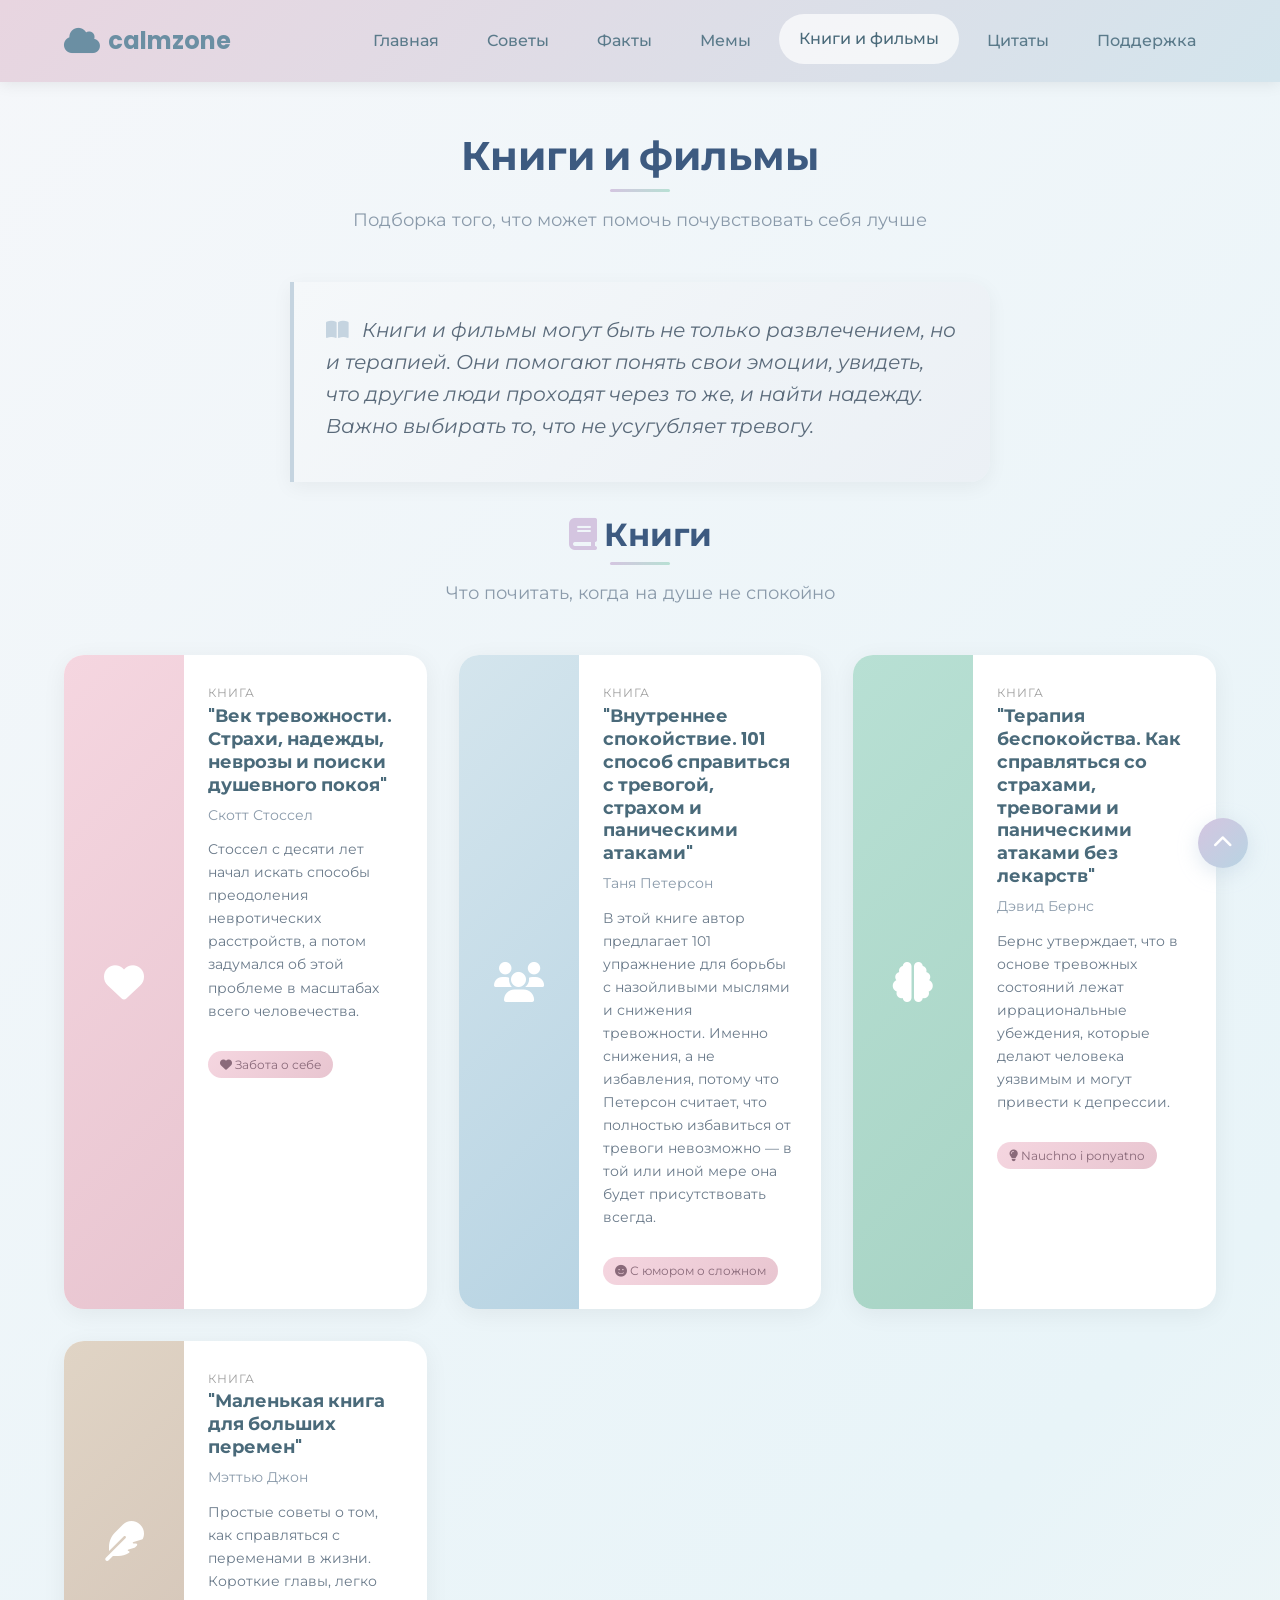
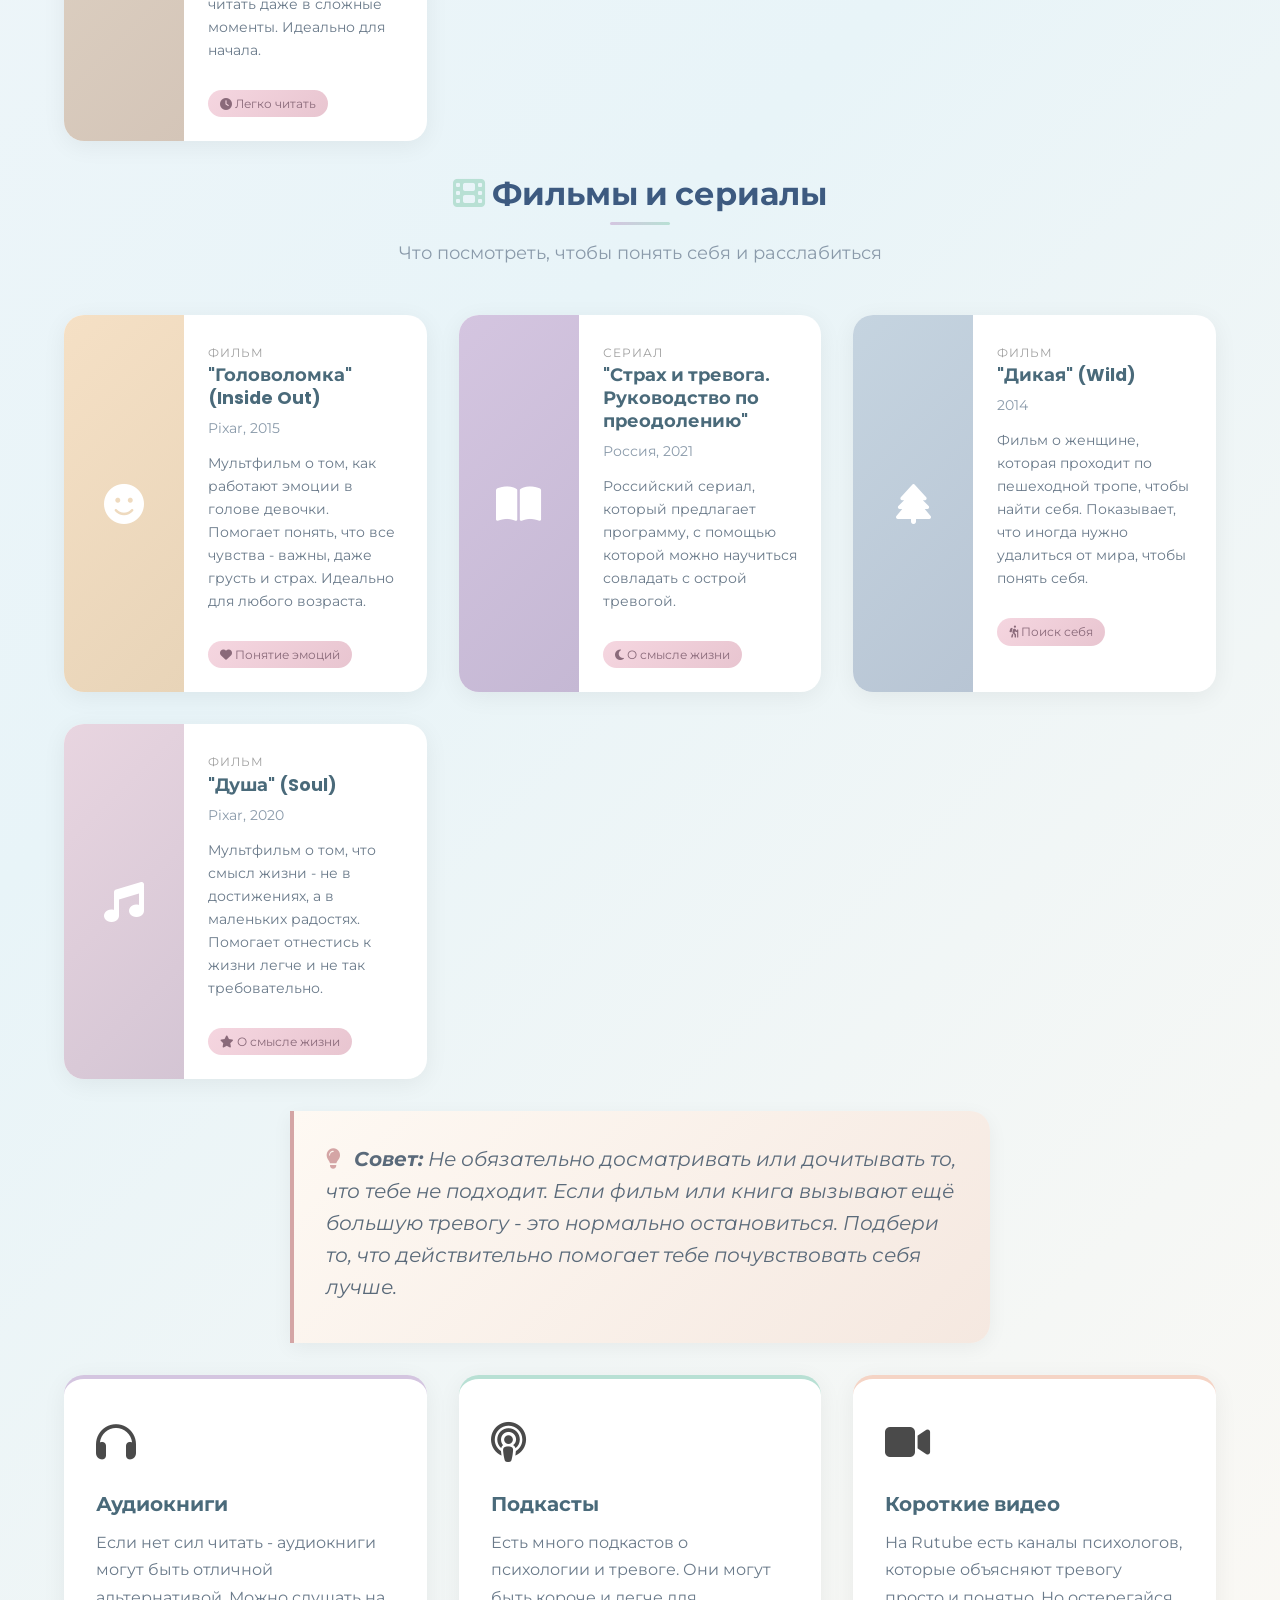
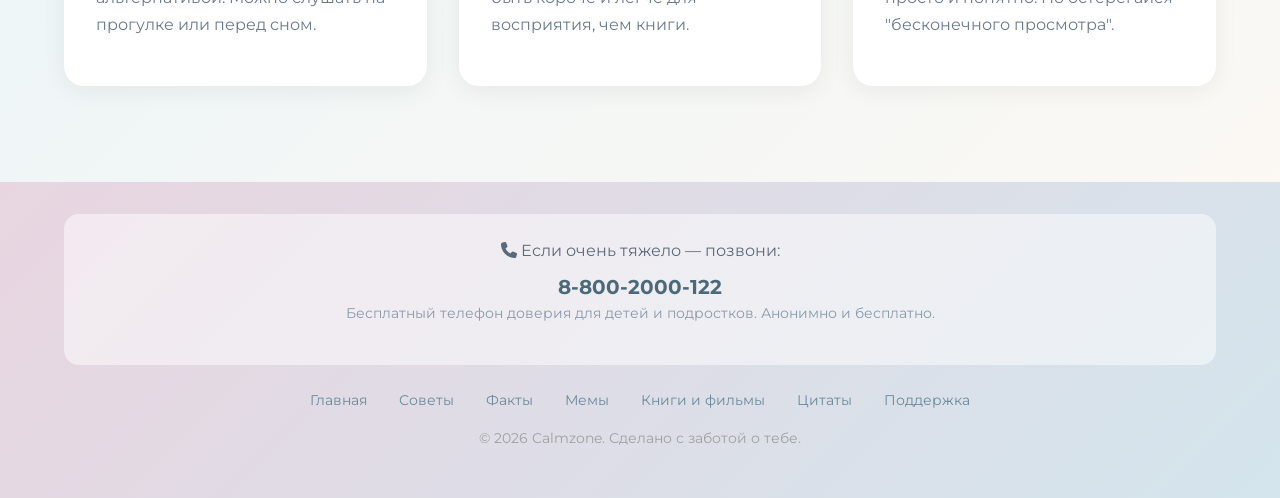
==== books.html @ a6fbfaf5 "first commit" ====
<!DOCTYPE html>
<html lang="ru">
<head>
  <meta charset="UTF-8">
  <meta name="viewport" content="width=device-width, initial-scale=1.0">
  <meta name="description" content="Рекомендации книг и фильмов для снижения тревожности - подборка того, что стоит почитать и посмотреть.">
  <title>Книги и фильмы — Calmzone</title>
  
  <!-- Favicon -->
  <link rel="icon" type="image/svg+xml" href="data:image/svg+xml,<svg xmlns='http://www.w3.org/2000/svg' viewBox='0 0 100 100'><text y='.9em' font-size='90'>cloud</text></svg>">
  
  <!-- Google Fonts -->
  <link rel="preconnect" href="https://fonts.googleapis.com">
  <link rel="preconnect" href="https://fonts.gstatic.com" crossorigin>
  <link href="https://fonts.googleapis.com/css2?family=Montserrat:wght@400;500;600;700&family=Open+Sans:wght@400;600&family=Poppins:wght@500;600;700&display=swap" rel="stylesheet">
  
  <!-- Font Awesome Icons -->
  <link rel="stylesheet" href="https://cdnjs.cloudflare.com/ajax/libs/font-awesome/6.4.0/css/all.min.css">
  
  <!-- Main Stylesheet -->
  <link rel="stylesheet" href="style.css">
</head>
<body>
  <!-- Header -->
  <header class="header">
    <div class="container">
      <a href="index.html" class="logo">
        <span class="logo-icon"><i class="fas fa-cloud"></i></span>
        <span>calmzone</span>
      </a>
      
      <!-- Mobile Menu Toggle -->
      <input type="checkbox" id="menu-toggle" class="menu-toggle">
      <label for="menu-toggle" class="menu-icon">
        <span></span>
        <span></span>
        <span></span>
      </label>
      
      <!-- Navigation -->
      <nav class="nav">
        <ul class="nav-list">
          <li><a href="index.html" class="nav-link">Главная</a></li>
          <li><a href="tips.html" class="nav-link">Советы</a></li>
          <li><a href="facts.html" class="nav-link">Факты</a></li>
          <li><a href="memes.html" class="nav-link">Мемы</a></li>
          <li><a href="books.html" class="nav-link active">Книги и фильмы</a></li>
          <li><a href="quotes.html" class="nav-link">Цитаты</a></li>
          <li><a href="contacts.html" class="nav-link">Поддержка</a></li>
        </ul>
      </nav>
    </div>
  </header>

  <!-- Main Content -->
  <main class="main">
    <div class="container">
      <!-- Page Header -->
      <div class="section-header">
        <h1 class="section-title">Книги и фильмы</h1>
        <p class="section-subtitle">Подборка того, что может помочь почувствовать себя лучше</p>
      </div>

      <!-- Introduction -->
      <div class="quote-block fade-in" style="background: linear-gradient(135deg, #f5f8fa 0%, #ebf0f5 100%); border-left-color: #c5d4e0;">
        <p class="quote-text">
          <i class="fas fa-book-open" style="color: #c5d4e0; margin-right: 0.5rem;"></i>
          Книги и фильмы могут быть не только развлечением, но и терапией. Они помогают понять свои эмоции, увидеть, что другие люди проходят через то же, и найти надежду. Важно выбирать то, что не усугубляет тревогу.
        </p>
      </div>

      <!-- Books Section -->
      <div class="section-header mt-4">
        <h2 class="section-title"><i class="fas fa-book" style="color: #d4c5e0;"></i> Книги</h2>
        <p class="section-subtitle">Что почитать, когда на душе не спокойно</p>
      </div>

      <div class="media-grid">
        
        <!-- Book 1 -->
        <article class="media-card fade-in" style="animation-delay: 0.1s;">
          <div class="media-cover" style="background: linear-gradient(135deg, #f5d6e0 0%, #e8c5d0 100%);">
            <i class="fas fa-heart"></i>
          </div>
          <div class="media-info">
            <span class="media-type">Книга</span>
            <h3 class="media-title">"Век тревожности. Страхи, надежды, неврозы и поиски душевного покоя"</h3>
            <p class="media-author">Скотт Стоссел</p>
            <p class="media-description">
              Стоссел с десяти лет начал искать способы преодоления невротических расстройств, а потом задумался об этой проблеме в масштабах всего человечества. 
            </p>
            <span class="media-badge"><i class="fas fa-heart"></i> Забота о себе</span>
          </div>
        </article>

        <!-- Book 2 -->
        <article class="media-card fade-in" style="animation-delay: 0.2s;">
          <div class="media-cover" style="background: linear-gradient(135deg, #d4e5ed 0%, #b8d4e3 100%);">
            <i class="fas fa-users"></i>
          </div>
          <div class="media-info">
            <span class="media-type">Книга</span>
            <h3 class="media-title">"Внутреннее спокойствие. 101 способ справиться с тревогой, страхом и паническими атаками"</h3>
            <p class="media-author">Таня Петерсон</p>
            <p class="media-description">
             В этой книге автор предлагает 101 упражнение для борьбы с назойливыми мыслями и снижения тревожности. Именно снижения, а не избавления, потому что Петерсон считает, что полностью избавиться от тревоги невозможно — в той или иной мере она будет присутствовать всегда.
            </p>
            <span class="media-badge"><i class="fas fa-smile"></i> С юмором о сложном</span>
          </div>
        </article>

        <!-- Book 3 -->
        <article class="media-card fade-in" style="animation-delay: 0.3s;">
          <div class="media-cover" style="background: linear-gradient(135deg, #b8e0d4 0%, #a8d4c5 100%);">
            <i class="fas fa-brain"></i>
          </div>
          <div class="media-info">
            <span class="media-type">Книга</span>
            <h3 class="media-title">"Терапия беспокойства. Как справляться со страхами, тревогами и паническими атаками без лекарств"</h3>
            <p class="media-author">Дэвид Бернс</p>
            <p class="media-description">
              Бернс утверждает, что в основе тревожных состояний лежат иррациональные убеждения, которые делают человека уязвимым и могут привести к депрессии.
            </p>
            <span class="media-badge"><i class="fas fa-lightbulb"></i> Nauchno i ponyatno</span>
          </div>
        </article>

        <!-- Book 4 -->
        <article class="media-card fade-in" style="animation-delay: 0.4s;">
          <div class="media-cover" style="background: linear-gradient(135deg, #e0d4c5 0%, #d4c5b8 100%);">
            <i class="fas fa-feather"></i>
          </div>
          <div class="media-info">
            <span class="media-type">Книга</span>
            <h3 class="media-title">"Маленькая книга для больших перемен"</h3>
            <p class="media-author">Мэттью Джон</p>
            <p class="media-description">
              Простые советы о том, как справляться с переменами в жизни. Короткие главы, легко читать даже в сложные моменты. Идеально для начала.
            </p>
            <span class="media-badge"><i class="fas fa-clock"></i> Легко читать</span>
          </div>
        </article>

      </div>

      <!-- Movies Section -->
      <div class="section-header mt-4">
        <h2 class="section-title"><i class="fas fa-film" style="color: #b8e0d4;"></i> Фильмы и сериалы</h2>
        <p class="section-subtitle">Что посмотреть, чтобы понять себя и расслабиться</p>
      </div>

      <div class="media-grid">
        
        <!-- Movie 1 -->
        <article class="media-card fade-in" style="animation-delay: 0.5s;">
          <div class="media-cover" style="background: linear-gradient(135deg, #f5e0c5 0%, #e8d4b8 100%);">
            <i class="fas fa-face-smile"></i>
          </div>
          <div class="media-info">
            <span class="media-type">Фильм</span>
            <h3 class="media-title">"Головоломка" (Inside Out)</h3>
            <p class="media-author">Pixar, 2015</p>
            <p class="media-description">
              Мультфильм о том, как работают эмоции в голове девочки. Помогает понять, что все чувства - важны, даже грусть и страх. Идеально для любого возраста.
            </p>
            <span class="media-badge"><i class="fas fa-heart"></i> Понятие эмоций</span>
          </div>
        </article>

        <!-- Movie 2 -->
        <article class="media-card fade-in" style="animation-delay: 0.6s;">
          <div class="media-cover" style="background: linear-gradient(135deg, #d4c5e0 0%, #c5b8d4 100%);">
            <i class="fas fa-book-open"></i>
          </div>
          <div class="media-info">
            <span class="media-type">Сериал</span>
            <h3 class="media-title">"Страх и тревога. Руководство по преодолению"</h3>
            <p class="media-author">Россия, 2021</p>
            <p class="media-description">
              Российский сериал, который предлагает программу, с помощью которой можно научиться совладать с острой тревогой. 
            </p>
            <span class="media-badge"><i class="fas fa-moon"></i> О смысле жизни</span>
          </div>
        </article>

        <!-- Movie 3 -->
        <article class="media-card fade-in" style="animation-delay: 0.7s;">
          <div class="media-cover" style="background: linear-gradient(135deg, #c5d4e0 0%, #b8c5d4 100%);">
            <i class="fas fa-tree"></i>
          </div>
          <div class="media-info">
            <span class="media-type">Фильм</span>
            <h3 class="media-title">"Дикая" (Wild)</h3>
            <p class="media-author">2014</p>
            <p class="media-description">
              Фильм о женщине, которая проходит по пешеходной тропе, чтобы найти себя. Показывает, что иногда нужно удалиться от мира, чтобы понять себя.
            </p>
            <span class="media-badge"><i class="fas fa-hiking"></i> Поиск себя</span>
          </div>
        </article>

        <!-- Movie 4 -->
        <article class="media-card fade-in" style="animation-delay: 0.8s;">
          <div class="media-cover" style="background: linear-gradient(135deg, #e8d5e0 0%, #d4c5d4 100%);">
            <i class="fas fa-music"></i>
          </div>
          <div class="media-info">
            <span class="media-type">Фильм</span>
            <h3 class="media-title">"Душа" (Soul)</h3>
            <p class="media-author">Pixar, 2020</p>
            <p class="media-description">
              Мультфильм о том, что смысл жизни - не в достижениях, а в маленьких радостях. Помогает отнестись к жизни легче и не так требовательно.
            </p>
            <span class="media-badge"><i class="fas fa-star"></i> О смысле жизни</span>
          </div>
        </article>

      </div>

      <!-- Tips for watching/reading -->
      <div class="quote-block mt-4 fade-in" style="animation-delay: 0.9s;">
        <p class="quote-text">
          <i class="fas fa-lightbulb" style="color: #d4a5a5; margin-right: 0.5rem;"></i>
          <strong>Совет:</strong> Не обязательно досматривать или дочитывать то, что тебе не подходит. Если фильм или книга вызывают ещё большую тревогу - это нормально остановиться. Подбери то, что действительно помогает тебе почувствовать себя лучше.
        </p>
      </div>

      <!-- Additional Resources -->
      <div class="cards-grid mt-4">
        
        <article class="card card-lavender fade-in" style="animation-delay: 1s;">
          <div class="card-icon"><i class="fas fa-headphones"></i></div>
          <h3 class="card-title">Аудиокниги</h3>
          <p class="card-text">
            Если нет сил читать - аудиокниги могут быть отличной альтернативой. Можно слушать на прогулке или перед сном.
          </p>
        </article>

        <article class="card card-mint fade-in" style="animation-delay: 1.1s;">
          <div class="card-icon"><i class="fas fa-podcast"></i></div>
          <h3 class="card-title">Подкасты</h3>
          <p class="card-text">
            Есть много подкастов о психологии и тревоге. Они могут быть короче и легче для восприятия, чем книги.
          </p>
        </article>

        <article class="card card-peach fade-in" style="animation-delay: 1.2s;">
          <div class="card-icon"><i class="fas fa-video"></i></div>
          <h3 class="card-title">Короткие видео</h3>
          <p class="card-text">
            На Rutube есть каналы психологов, которые объясняют тревогу просто и понятно. Но остерегайся "бесконечного просмотра".
          </p>
        </article>

      </div>
    </div>
  </main>

  <!-- Footer -->
  <footer class="footer">
    <div class="container">
      <div class="footer-content">
        <!-- Help Section -->
        <div class="footer-help">
          <p class="footer-help-title"><i class="fas fa-phone"></i> Если очень тяжело — позвони:</p>
          <a href="tel:88002000122" class="footer-help-phone">8-800-2000-122</a>
          <p class="footer-help-text">Бесплатный телефон доверия для детей и подростков. Анонимно и бесплатно.</p>
        </div>
        
        <!-- Footer Links -->
        <div class="footer-links">
          <a href="index.html" class="footer-link">Главная</a>
          <a href="tips.html" class="footer-link">Советы</a>
          <a href="facts.html" class="footer-link">Факты</a>
          <a href="memes.html" class="footer-link">Мемы</a>
          <a href="books.html" class="footer-link">Книги и фильмы</a>
          <a href="quotes.html" class="footer-link">Цитаты</a>
          <a href="contacts.html" class="footer-link">Поддержка</a>
        </div>
        
        <p class="footer-copyright">&copy; 2026 Calmzone. Сделано с заботой о тебе.</p>
      </div>
    </div>
  </footer>

  <!-- Back to Top Button -->
  <a href="#" class="back-to-top" title="Наверх">
    <i class="fas fa-chevron-up"></i>
  </a>
</body>
</html>
---- style.css ----
/* ============================================
   Relax Site - Styles for Anxiety Relief
   calm, modern, supportive design for teens
   ============================================ */

/* === Reset & Normalize === */
*,
*::before,
*::after {
  box-sizing: border-box;
  margin: 0;
  padding: 0;
}

html {
  scroll-behavior: smooth;
  font-size: 16px;
}

body {
  font-family: 'Montserrat', 'Open Sans', sans-serif;
  line-height: 1.6;
  color: #4a4a4a;
  background: linear-gradient(135deg, #f5f7fa 0%, #e8f4f8 50%, #fef9f3 100%);
  min-height: 100vh;
  overflow-x: hidden;
}

/* === Typography === */
h1, h2, h3, h4 {
  font-family: 'Poppins', 'Montserrat', sans-serif;
  font-weight: 700;
  line-height: 1.3;
  color: #3d5a80;
}

h1 {
  font-size: 2.5rem;
}

h2 {
  font-size: 2rem;
}

h3 {
  font-size: 1.5rem;
}

p {
  margin-bottom: 1rem;
}

a {
  color: #7b9eb8;
  text-decoration: none;
  transition: color 0.3s ease;
}

a:hover {
  color: #5c7a99;
}

/* === Layout === */
.container {
  max-width: 1200px;
  margin: 0 auto;
  padding: 0 1.5rem;
}

/* === Animations === */
@keyframes fadeIn {
  from {
    opacity: 0;
    transform: translateY(20px);
  }
  to {
    opacity: 1;
    transform: translateY(0);
  }
}

@keyframes float {
  0%, 100% {
    transform: translateY(0);
  }
  50% {
    transform: translateY(-10px);
  }
}

@keyframes pulse {
  0%, 100% {
    transform: scale(1);
  }
  50% {
    transform: scale(1.05);
  }
}

@keyframes breathe {
  0%, 100% {
    transform: scale(1);
    opacity: 0.7;
  }
  50% {
    transform: scale(1.1);
    opacity: 1;
  }
}

.fade-in {
  animation: fadeIn 0.8s ease-out forwards;
}

.fade-in-delay-1 {
  animation: fadeIn 0.8s ease-out 0.2s forwards;
  opacity: 0;
}

.fade-in-delay-2 {
  animation: fadeIn 0.8s ease-out 0.4s forwards;
  opacity: 0;
}

.fade-in-delay-3 {
  animation: fadeIn 0.8s ease-out 0.6s forwards;
  opacity: 0;
}

/* === Header & Navigation === */
.header {
  background: linear-gradient(135deg, #e8d5e0 0%, #d4e5ed 100%);
  padding: 1rem 0;
  position: sticky;
  top: 0;
  z-index: 1000;
  box-shadow: 0 2px 15px rgba(0, 0, 0, 0.08);
}

.header .container {
  display: flex;
  justify-content: space-between;
  align-items: center;
}

.logo {
  display: flex;
  align-items: center;
  gap: 0.5rem;
  font-family: 'Poppins', sans-serif;
  font-size: 1.5rem;
  font-weight: 700;
  color: #6b8fa3;
}

.logo-icon {
  font-size: 1.8rem;
  animation: float 3s ease-in-out infinite;
}

/* Mobile menu toggle (CSS-only hamburger) */
.menu-toggle {
  display: none;
}

.menu-icon {
  display: none;
  flex-direction: column;
  cursor: pointer;
  padding: 0.5rem;
}

.menu-icon span {
  width: 25px;
  height: 3px;
  background: #6b8fa3;
  margin: 3px 0;
  border-radius: 3px;
  transition: all 0.3s ease;
}

.nav {
  display: flex;
  align-items: center;
}

.nav-list {
  display: flex;
  list-style: none;
  gap: 0.5rem;
}

.nav-link {
  display: block;
  padding: 0.75rem 1.25rem;
  border-radius: 25px;
  font-weight: 500;
  color: #5a7a8a;
  transition: all 0.3s ease;
}

.nav-link:hover,
.nav-link.active {
  background: rgba(255, 255, 255, 0.7);
  color: #4a6a7a;
  transform: translateY(-2px);
}

/* Mobile Navigation */
@media (max-width: 768px) {
  .menu-icon {
    display: flex;
  }

  .nav {
    position: fixed;
    top: 70px;
    left: 0;
    right: 0;
    background: linear-gradient(135deg, #e8d5e0 0%, #d4e5ed 100%);
    padding: 1rem;
    transform: translateY(-150%);
    transition: transform 0.3s ease;
    box-shadow: 0 5px 20px rgba(0, 0, 0, 0.1);
  }

  .nav-list {
    flex-direction: column;
    gap: 0.5rem;
    margin-left: auto;
    margin-right: auto;
  }

  .nav-link {
    padding: 1rem;
    text-align: center;
  }

  .menu-toggle:checked ~ .menu-icon span:nth-child(1) {
    transform: rotate(45deg) translate(5px, 5px);
  }

  .menu-toggle:checked ~ .menu-icon span:nth-child(2) {
    opacity: 0;
  }

  .menu-toggle:checked ~ .menu-icon span:nth-child(3) {
    transform: rotate(-45deg) translate(5px, -5px);
  }

  .menu-toggle:checked ~ .nav {
    transform: translateY(0);
  }
}

/* === Main Content === */
.main {
  padding: 3rem 0;
  min-height: calc(100vh - 200px);
}

/* === Hero Section === */
.hero {
  text-align: center;
  padding: 4rem 0;
  animation: fadeIn 1s ease-out;
}

.hero-title {
  font-size: 3rem;
  margin-bottom: 1rem;
  background: linear-gradient(135deg, #7b9eb8 0%, #a8c5d4 100%);
  -webkit-background-clip: text;
  -webkit-text-fill-color: transparent;
  background-clip: text;
}

.hero-subtitle {
  font-size: 1.25rem;
  color: #6a8a9a;
  margin-bottom: 2rem;
  max-width: 600px;
  margin-left: auto;
  margin-right: auto;
}

/* === Illustration (CSS Art) === */
.illustration {
  width: 200px;
  height: 200px;
  margin: 2rem auto;
  position: relative;
}

.cloud {
  width: 120px;
  height: 60px;
  background: linear-gradient(135deg, #d4e5ed 0%, #b8d4e3 100%);
  border-radius: 60px;
  position: absolute;
  top: 50%;
  left: 50%;
  transform: translate(-50%, -50%);
  animation: float 4s ease-in-out infinite;
  box-shadow: 0 10px 30px rgba(180, 200, 220, 0.4);
}

.cloud::before,
.cloud::after {
  content: '';
  position: absolute;
  background: linear-gradient(135deg, #d4e5ed 0%, #b8d4e3 100%);
  border-radius: 50%;
}

.cloud::before {
  width: 50px;
  height: 50px;
  top: -25px;
  left: 15px;
}

.cloud::after {
  width: 40px;
  height: 40px;
  top: -15px;
  right: 15px;
}

.breathing-circle {
  width: 80px;
  height: 80px;
  background: radial-gradient(circle, #f5d6e0 0%, #e8c5d0 100%);
  border-radius: 50%;
  position: absolute;
  top: 50%;
  left: 50%;
  transform: translate(-50%, -50%);
  animation: breathe 4s ease-in-out infinite;
  opacity: 0.8;
}

/* === Quote Block === */
.quote-block {
  background: linear-gradient(135deg, #fef9f3 0%, #f5e8e0 100%);
  border-left: 4px solid #d4a5a5;
  padding: 2rem;
  margin: 2rem auto;
  max-width: 700px;
  border-radius: 0 20px 20px 0;
  box-shadow: 0 5px 20px rgba(0, 0, 0, 0.05);
  animation: fadeIn 1s ease-out 0.5s backwards;
}

.quote-text {
  font-size: 1.25rem;
  font-style: italic;
  color: #5a6a7a;
  margin-bottom: 0.5rem;
}

.quote-author {
  font-size: 0.9rem;
  color: #8a9aaa;
  text-align: right;
}

/* === Cards === */
.cards-grid {
  display: grid;
  grid-template-columns: repeat(auto-fit, minmax(300px, 1fr));
  gap: 2rem;
  margin-top: 2rem;
}

.card {
  background: white;
  border-radius: 20px;
  padding: 2rem;
  box-shadow: 0 5px 25px rgba(0, 0, 0, 0.06);
  transition: all 0.4s ease;
  animation: fadeIn 0.8s ease-out backwards;
}

.card:hover {
  transform: translateY(-8px);
  box-shadow: 0 15px 40px rgba(0, 0, 0, 0.1);
}

.card-icon {
  font-size: 2.5rem;
  margin-bottom: 1rem;
  display: inline-block;
  animation: pulse 2s ease-in-out infinite;
}

.card-title {
  font-size: 1.25rem;
  margin-bottom: 0.75rem;
  color: #4a6a7a;
}

.card-text {
  color: #6a7a8a;
  line-height: 1.7;
}

/* Card variants */
.card-lavender {
  border-top: 4px solid #d4c5e0;
}

.card-mint {
  border-top: 4px solid #b8e0d4;
}

.card-peach {
  border-top: 4px solid #f5d4c5;
}

.card-blue {
  border-top: 4px solid #c5d4e0;
}

/* === Timeline === */
.timeline {
  position: relative;
  max-width: 800px;
  margin: 2rem auto;
  padding-left: 2rem;
}

.timeline::before {
  content: '';
  position: absolute;
  left: 0;
  top: 0;
  bottom: 0;
  width: 3px;
  background: linear-gradient(to bottom, #d4c5e0, #b8e0d4, #f5d4c5);
  border-radius: 3px;
}

.timeline-item {
  position: relative;
  margin-bottom: 2rem;
  padding-left: 2rem;
  animation: fadeIn 0.8s ease-out backwards;
}

.timeline-item::before {
  content: '';
  position: absolute;
  left: -2rem;
  top: 0.5rem;
  width: 15px;
  height: 15px;
  background: #d4c5e0;
  border-radius: 50%;
  border: 3px solid white;
  box-shadow: 0 2px 10px rgba(0, 0, 0, 0.1);
}

.timeline-item:nth-child(2)::before { background: #b8e0d4; }
.timeline-item:nth-child(3)::before { background: #f5d4c5; }
.timeline-item:nth-child(4)::before { background: #c5d4e0; }
.timeline-item:nth-child(5)::before { background: #e0d4c5; }

.timeline-date {
  font-size: 0.85rem;
  color: #8a9aaa;
  margin-bottom: 0.5rem;
}

.timeline-title {
  font-size: 1.1rem;
  margin-bottom: 0.5rem;
  color: #4a6a7a;
}

.timeline-text {
  color: #6a7a8a;
  font-size: 0.95rem;
}

/* === Meme Gallery === */
.meme-gallery {
  display: grid;
  grid-template-columns: repeat(auto-fit, minmax(280px, 1fr));
  gap: 2rem;
  margin-top: 2rem;
}

.meme-card {
  background: white;
  border-radius: 20px;
  overflow: hidden;
  box-shadow: 0 5px 25px rgba(0, 0, 0, 0.06);
  transition: all 0.4s ease;
  animation: fadeIn 0.8s ease-out backwards;
}

.meme-card:hover {
  transform: translateY(-5px) scale(1.02);
  box-shadow: 0 15px 40px rgba(0, 0, 0, 0.12);
}

.meme-image {
  width: 100%;
  height: 400px;
  background-size: contain;
  background-position: center;
  background-repeat: no-repeat;
  margin-top: 10px;
}

.meme-content {
  padding: 1.5rem;
}

.meme-caption {
  font-size: 1rem;
  color: #5a6a7a;
  margin-bottom: 0.5rem;
  font-weight: 500;
}

.meme-comment {
  font-size: 0.9rem;
  color: #8a9aaa;
  font-style: italic;
}

/* === Books & Movies === */
.media-grid {
  display: grid;
  grid-template-columns: repeat(auto-fit, minmax(320px, 1fr));
  gap: 2rem;
  margin-top: 2rem;
}

.media-card {
  display: flex;
  background: white;
  border-radius: 20px;
  overflow: hidden;
  box-shadow: 0 5px 25px rgba(0, 0, 0, 0.06);
  transition: all 0.4s ease;
  animation: fadeIn 0.8s ease-out backwards;
}

.media-card:hover {
  transform: translateY(-5px);
  box-shadow: 0 15px 40px rgba(0, 0, 0, 0.1);
}

.media-cover {
  width: 120px;
  min-height: 180px;
  background: linear-gradient(135deg, #d4c5e0 0%, #b8d4e3 100%);
  display: flex;
  align-items: center;
  justify-content: center;
  font-size: 2.5rem;
  color: white;
  flex-shrink: 0;
}

.media-info {
  padding: 1.5rem;
  flex-grow: 1;
}

.media-type {
  font-size: 0.75rem;
  text-transform: uppercase;
  letter-spacing: 1px;
  color: #a0a0a0;
  margin-bottom: 0.5rem;
}

.media-title {
  font-size: 1.1rem;
  margin-bottom: 0.5rem;
  color: #4a6a7a;
}

.media-author {
  font-size: 0.85rem;
  color: #8a9aaa;
  margin-bottom: 0.75rem;
}

.media-description {
  font-size: 0.9rem;
  color: #6a7a8a;
  line-height: 1.6;
}

.media-badge {
  display: inline-block;
  background: linear-gradient(135deg, #f5d6e0 0%, #e8c5d0 100%);
  color: #8a6a7a;
  padding: 0.25rem 0.75rem;
  border-radius: 15px;
  font-size: 0.75rem;
  margin-top: 0.75rem;
}

/* === Quotes Page === */
.quotes-grid {
  display: grid;
  grid-template-columns: repeat(auto-fit, minmax(300px, 1fr));
  gap: 1.5rem;
  margin-top: 2rem;
}

.quote-card {
  background: white;
  border-radius: 20px;
  padding: 2rem;
  box-shadow: 0 5px 25px rgba(0, 0, 0, 0.06);
  transition: all 0.4s ease;
  position: relative;
  overflow: hidden;
  animation: fadeIn 0.8s ease-out backwards;
}

.quote-card::before {
  content: '"';
  position: absolute;
  top: -10px;
  left: 10px;
  font-size: 6rem;
  color: rgba(200, 180, 200, 0.2);
  font-family: Georgia, serif;
  line-height: 1;
}

.quote-card:hover {
  transform: translateY(-5px);
  box-shadow: 0 15px 40px rgba(0, 0, 0, 0.1);
}

.quote-card-text {
  font-size: 1.1rem;
  color: #5a6a7a;
  line-height: 1.7;
  margin-bottom: 1rem;
  position: relative;
  z-index: 1;
}

.quote-card-author {
  font-size: 0.9rem;
  color: #a0a0a0;
  text-align: right;
}

/* Quote card color variants */
.quote-card-lavender {
  background: linear-gradient(135deg, #f8f5fa 0%, #f0ebf5 100%);
}

.quote-card-mint {
  background: linear-gradient(135deg, #f5faf8 0%, #ebf5f0 100%);
}

.quote-card-peach {
  background: linear-gradient(135deg, #faf8f5 0%, #f5f0eb 100%);
}

.quote-card-blue {
  background: linear-gradient(135deg, #f5f8fa 0%, #ebf0f5 100%);
}

/* === Section Headers === */
.section-header {
  text-align: center;
  margin-bottom: 3rem;
}

.section-title {
  margin-bottom: 0.5rem;
  position: relative;
  display: inline-block;
}

.section-title::after {
  content: '';
  position: absolute;
  bottom: -10px;
  left: 50%;
  transform: translateX(-50%);
  width: 60px;
  height: 3px;
  background: linear-gradient(90deg, #d4c5e0, #b8e0d4);
  border-radius: 3px;
}

.section-subtitle {
  color: #8a9aaa;
  font-size: 1.1rem;
  margin-top: 1rem;
}

/* === Buttons === */
.btn {
  display: inline-block;
  padding: 0.875rem 2rem;
  border-radius: 30px;
  font-weight: 600;
  font-size: 1rem;
  text-align: center;
  transition: all 0.3s ease;
  cursor: pointer;
  border: none;
}

.btn-primary {
  background: linear-gradient(135deg, #b8d4e3 0%, #d4c5e0 100%);
  color: #4a6a7a;
}

.btn-primary:hover {
  transform: translateY(-3px);
  box-shadow: 0 10px 30px rgba(180, 200, 220, 0.4);
  color: #3a5a6a;
}

.btn-secondary {
  background: white;
  color: #6a8a9a;
  border: 2px solid #d4e5ed;
}

.btn-secondary:hover {
  background: #f5f8fa;
  border-color: #b8d4e3;
  transform: translateY(-2px);
}

/* === Back to Top Button === */
.back-to-top {
  position: fixed;
  bottom: 2rem;
  right: 2rem;
  width: 50px;
  height: 50px;
  background: linear-gradient(135deg, #d4c5e0 0%, #b8d4e3 100%);
  border-radius: 50%;
  display: flex;
  align-items: center;
  justify-content: center;
  color: white;
  font-size: 1.25rem;
  box-shadow: 0 5px 20px rgba(180, 200, 220, 0.4);
  transition: all 0.3s ease;
  z-index: 999;
}

.back-to-top:hover {
  transform: translateY(-5px) scale(1.1);
  box-shadow: 0 10px 30px rgba(180, 200, 220, 0.5);
  color: white;
}

/* === Footer === */
.footer {
  background: linear-gradient(135deg, #e8d5e0 0%, #d4e5ed 100%);
  padding: 2rem 0;
  margin-top: 3rem;
}

.footer-content {
  text-align: center;
}

.footer-help {
  background: rgba(255, 255, 255, 0.5);
  border-radius: 15px;
  padding: 1.5rem;
  margin-bottom: 1.5rem;
}

.footer-help-title {
  font-size: 1rem;
  color: #5a6a7a;
  margin-bottom: 0.5rem;
}

.footer-help-phone {
  font-size: 1.25rem;
  font-weight: 700;
  color: #4a6a7a;
  margin-bottom: 0.5rem;
}

.footer-help-text {
  font-size: 0.85rem;
  color: #8a9aaa;
}

.footer-links {
  display: flex;
  justify-content: center;
  gap: 2rem;
  flex-wrap: wrap;
  margin-bottom: 1rem;
}

.footer-link {
  color: #6a8a9a;
  font-size: 0.9rem;
  transition: color 0.3s ease;
}

.footer-link:hover {
  color: #4a6a7a;
}

.footer-copyright {
  font-size: 0.85rem;
  color: #a0a0a0;
}

/* === Contact Page === */
.contact-section {
  max-width: 800px;
  margin: 0 auto;
}

.contact-card {
  background: white;
  border-radius: 20px;
  padding: 2rem;
  margin-bottom: 2rem;
  box-shadow: 0 5px 25px rgba(0, 0, 0, 0.06);
  animation: fadeIn 0.8s ease-out backwards;
}

.contact-icon {
  font-size: 2rem;
  margin-bottom: 1rem;
}

.contact-title {
  font-size: 1.25rem;
  margin-bottom: 0.5rem;
  color: #4a6a7a;
}

.contact-text {
  color: #6a7a8a;
  margin-bottom: 1rem;
}

.contact-phone {
  font-size: 1.5rem;
  font-weight: 700;
  color: #5a7a8a;
  display: block;
  margin-bottom: 0.5rem;
}

.contact-hours {
  font-size: 0.9rem;
  color: #8a9aaa;
}

/* === Utility Classes === */
.text-center {
  text-align: center;
}

.mt-1 { margin-top: 0.5rem; }
.mt-2 { margin-top: 1rem; }
.mt-3 { margin-top: 1.5rem; }
.mt-4 { margin-top: 2rem; }

.mb-1 { margin-bottom: 0.5rem; }
.mb-2 { margin-bottom: 1rem; }
.mb-3 { margin-bottom: 1.5rem; }
.mb-4 { margin-bottom: 2rem; }

/* === Responsive Design === */
@media (max-width: 992px) {
  h1 {
    font-size: 2rem;
  }
  
  h2 {
    font-size: 1.75rem;
  }
  
  .hero-title {
    font-size: 2.25rem;
  }
  
  .hero {
    padding: 2rem 0;
  }
}

@media (max-width: 768px) {
  html {
    font-size: 15px;
  }
  
  h1 {
    font-size: 1.75rem;
  }
  
  h2 {
    font-size: 1.5rem;
  }
  
  .hero-title {
    font-size: 1.75rem;
  }
  
  .hero-subtitle {
    font-size: 1rem;
  }
  
  .cards-grid,
  .meme-gallery,
  .quotes-grid {
    grid-template-columns: 1fr;
  }
  
  .media-card {
    flex-direction: column;
  }
  
  .media-cover {
    width: 100%;
    height: 150px;
  }
  
  .timeline {
    padding-left: 1.5rem;
  }
  
  .timeline-item {
    padding-left: 1.5rem;
  }
  
  .timeline-item::before {
    left: -1.5rem;
    width: 12px;
    height: 12px;
  }
  
  .back-to-top {
    bottom: 1rem;
    right: 1rem;
    width: 45px;
    height: 45px;
  }
}

@media (max-width: 480px) {
  .container {
    padding: 0 1rem;
  }
  
  .card {
    padding: 1.5rem;
  }
  
  .quote-block {
    padding: 1.5rem;
  }
  
  .footer-links {
    flex-direction: column;
    gap: 0.75rem;
  }
}

/* === Print Styles === */
@media print {
  .header,
  .back-to-top,
  .footer {
    display: none;
  }
  
  body {
    background: white;
  }
  
  .card,
  .media-card,
  .quote-card {
    box-shadow: none;
    border: 1px solid #ddd;
  }
}
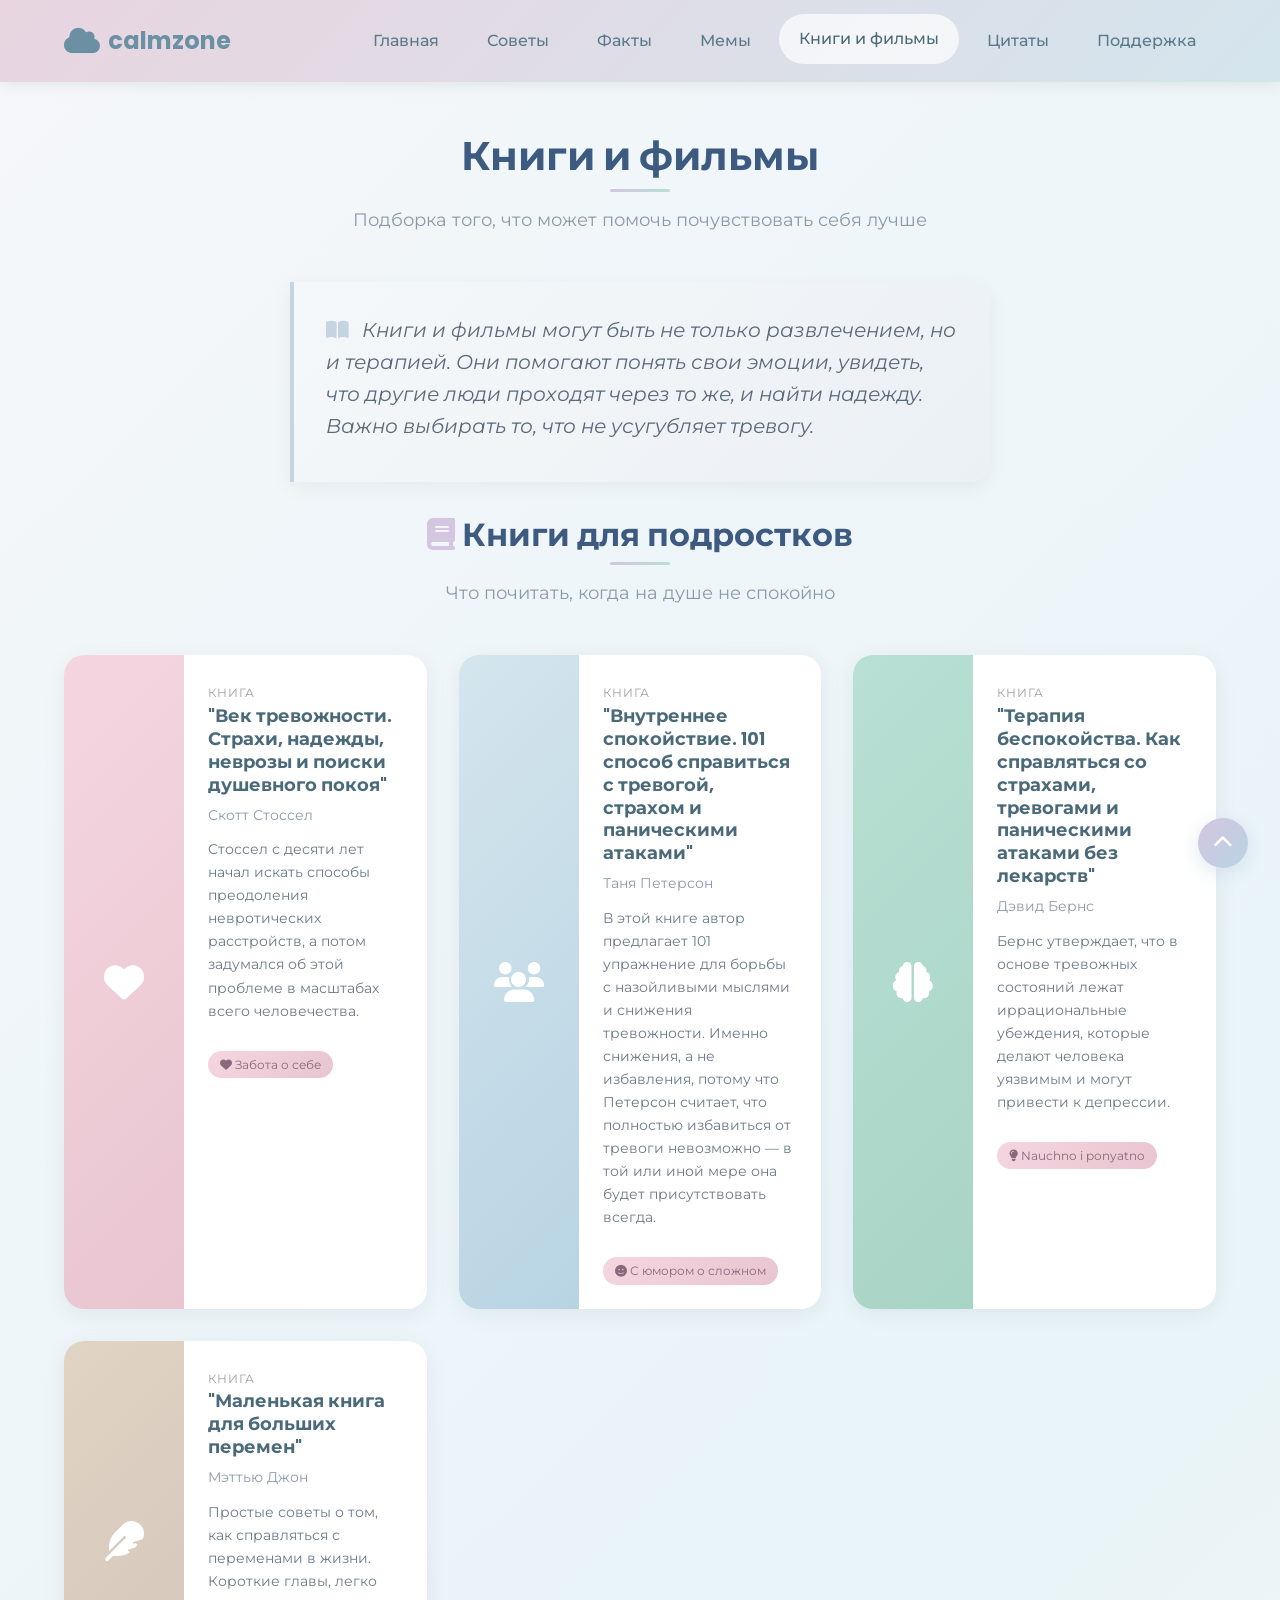
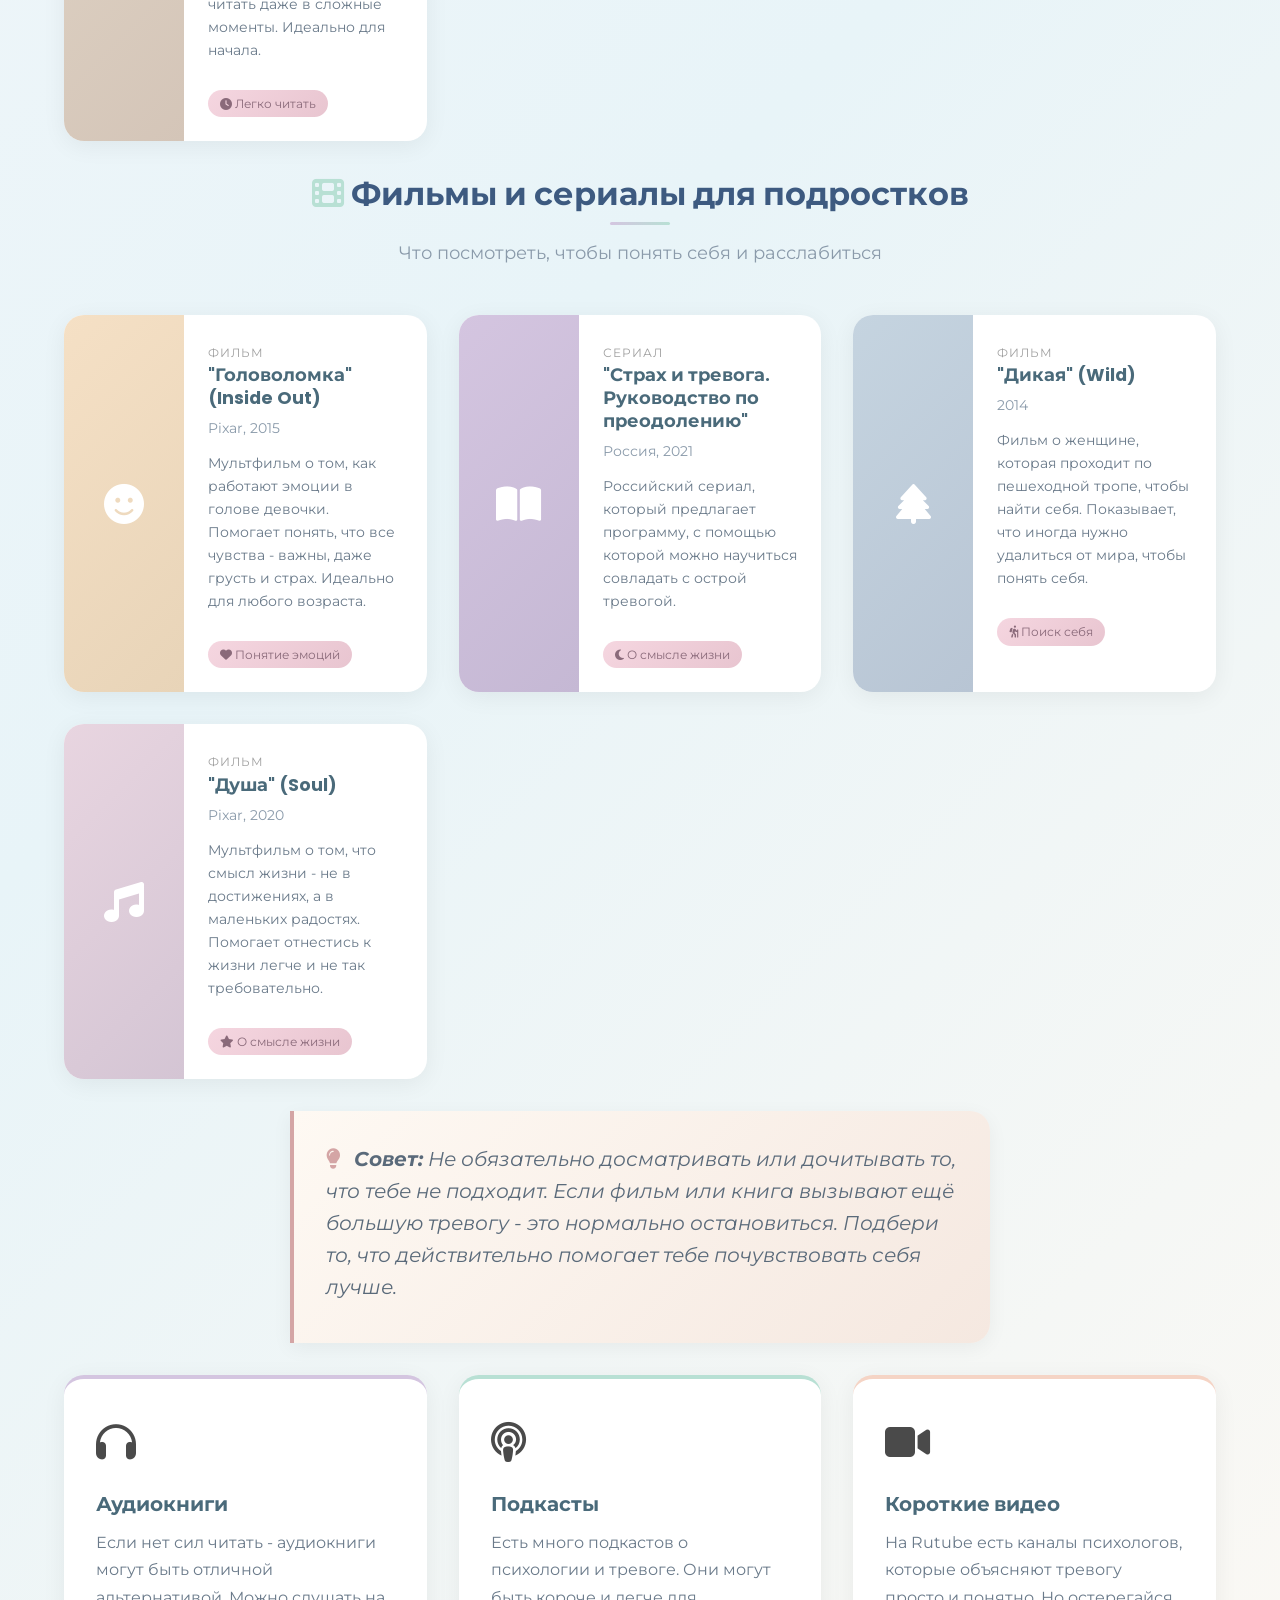
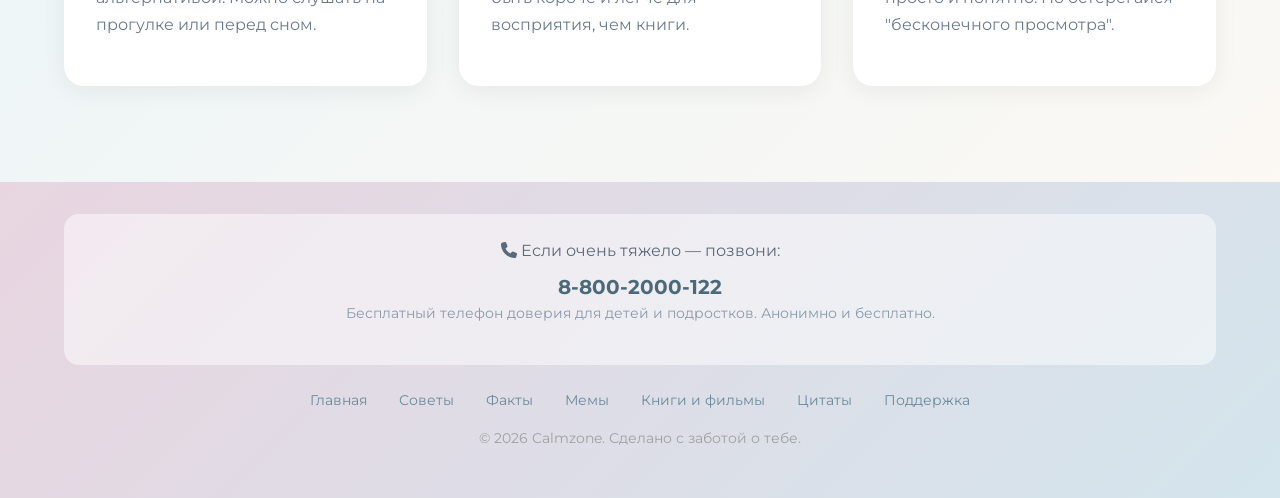
==== commit 7ecc3a30: "Add files via upload" ====
--- a/books.html
+++ b/books.html
@@ -1,291 +1,291 @@
-<!DOCTYPE html>
-<html lang="ru">
-<head>
-  <meta charset="UTF-8">
-  <meta name="viewport" content="width=device-width, initial-scale=1.0">
-  <meta name="description" content="Рекомендации книг и фильмов для снижения тревожности - подборка того, что стоит почитать и посмотреть.">
-  <title>Книги и фильмы — Calmzone</title>
-  
-  <!-- Favicon -->
-  <link rel="icon" type="image/svg+xml" href="data:image/svg+xml,<svg xmlns='http://www.w3.org/2000/svg' viewBox='0 0 100 100'><text y='.9em' font-size='90'>cloud</text></svg>">
-  
-  <!-- Google Fonts -->
-  <link rel="preconnect" href="https://fonts.googleapis.com">
-  <link rel="preconnect" href="https://fonts.gstatic.com" crossorigin>
-  <link href="https://fonts.googleapis.com/css2?family=Montserrat:wght@400;500;600;700&family=Open+Sans:wght@400;600&family=Poppins:wght@500;600;700&display=swap" rel="stylesheet">
-  
-  <!-- Font Awesome Icons -->
-  <link rel="stylesheet" href="https://cdnjs.cloudflare.com/ajax/libs/font-awesome/6.4.0/css/all.min.css">
-  
-  <!-- Main Stylesheet -->
-  <link rel="stylesheet" href="style.css">
-</head>
-<body>
-  <!-- Header -->
-  <header class="header">
-    <div class="container">
-      <a href="index.html" class="logo">
-        <span class="logo-icon"><i class="fas fa-cloud"></i></span>
-        <span>calmzone</span>
-      </a>
-      
-      <!-- Mobile Menu Toggle -->
-      <input type="checkbox" id="menu-toggle" class="menu-toggle">
-      <label for="menu-toggle" class="menu-icon">
-        <span></span>
-        <span></span>
-        <span></span>
-      </label>
-      
-      <!-- Navigation -->
-      <nav class="nav">
-        <ul class="nav-list">
-          <li><a href="index.html" class="nav-link">Главная</a></li>
-          <li><a href="tips.html" class="nav-link">Советы</a></li>
-          <li><a href="facts.html" class="nav-link">Факты</a></li>
-          <li><a href="memes.html" class="nav-link">Мемы</a></li>
-          <li><a href="books.html" class="nav-link active">Книги и фильмы</a></li>
-          <li><a href="quotes.html" class="nav-link">Цитаты</a></li>
-          <li><a href="contacts.html" class="nav-link">Поддержка</a></li>
-        </ul>
-      </nav>
-    </div>
-  </header>
-
-  <!-- Main Content -->
-  <main class="main">
-    <div class="container">
-      <!-- Page Header -->
-      <div class="section-header">
-        <h1 class="section-title">Книги и фильмы</h1>
-        <p class="section-subtitle">Подборка того, что может помочь почувствовать себя лучше</p>
-      </div>
-
-      <!-- Introduction -->
-      <div class="quote-block fade-in" style="background: linear-gradient(135deg, #f5f8fa 0%, #ebf0f5 100%); border-left-color: #c5d4e0;">
-        <p class="quote-text">
-          <i class="fas fa-book-open" style="color: #c5d4e0; margin-right: 0.5rem;"></i>
-          Книги и фильмы могут быть не только развлечением, но и терапией. Они помогают понять свои эмоции, увидеть, что другие люди проходят через то же, и найти надежду. Важно выбирать то, что не усугубляет тревогу.
-        </p>
-      </div>
-
-      <!-- Books Section -->
-      <div class="section-header mt-4">
-        <h2 class="section-title"><i class="fas fa-book" style="color: #d4c5e0;"></i> Книги</h2>
-        <p class="section-subtitle">Что почитать, когда на душе не спокойно</p>
-      </div>
-
-      <div class="media-grid">
-        
-        <!-- Book 1 -->
-        <article class="media-card fade-in" style="animation-delay: 0.1s;">
-          <div class="media-cover" style="background: linear-gradient(135deg, #f5d6e0 0%, #e8c5d0 100%);">
-            <i class="fas fa-heart"></i>
-          </div>
-          <div class="media-info">
-            <span class="media-type">Книга</span>
-            <h3 class="media-title">"Век тревожности. Страхи, надежды, неврозы и поиски душевного покоя"</h3>
-            <p class="media-author">Скотт Стоссел</p>
-            <p class="media-description">
-              Стоссел с десяти лет начал искать способы преодоления невротических расстройств, а потом задумался об этой проблеме в масштабах всего человечества. 
-            </p>
-            <span class="media-badge"><i class="fas fa-heart"></i> Забота о себе</span>
-          </div>
-        </article>
-
-        <!-- Book 2 -->
-        <article class="media-card fade-in" style="animation-delay: 0.2s;">
-          <div class="media-cover" style="background: linear-gradient(135deg, #d4e5ed 0%, #b8d4e3 100%);">
-            <i class="fas fa-users"></i>
-          </div>
-          <div class="media-info">
-            <span class="media-type">Книга</span>
-            <h3 class="media-title">"Внутреннее спокойствие. 101 способ справиться с тревогой, страхом и паническими атаками"</h3>
-            <p class="media-author">Таня Петерсон</p>
-            <p class="media-description">
-             В этой книге автор предлагает 101 упражнение для борьбы с назойливыми мыслями и снижения тревожности. Именно снижения, а не избавления, потому что Петерсон считает, что полностью избавиться от тревоги невозможно — в той или иной мере она будет присутствовать всегда.
-            </p>
-            <span class="media-badge"><i class="fas fa-smile"></i> С юмором о сложном</span>
-          </div>
-        </article>
-
-        <!-- Book 3 -->
-        <article class="media-card fade-in" style="animation-delay: 0.3s;">
-          <div class="media-cover" style="background: linear-gradient(135deg, #b8e0d4 0%, #a8d4c5 100%);">
-            <i class="fas fa-brain"></i>
-          </div>
-          <div class="media-info">
-            <span class="media-type">Книга</span>
-            <h3 class="media-title">"Терапия беспокойства. Как справляться со страхами, тревогами и паническими атаками без лекарств"</h3>
-            <p class="media-author">Дэвид Бернс</p>
-            <p class="media-description">
-              Бернс утверждает, что в основе тревожных состояний лежат иррациональные убеждения, которые делают человека уязвимым и могут привести к депрессии.
-            </p>
-            <span class="media-badge"><i class="fas fa-lightbulb"></i> Nauchno i ponyatno</span>
-          </div>
-        </article>
-
-        <!-- Book 4 -->
-        <article class="media-card fade-in" style="animation-delay: 0.4s;">
-          <div class="media-cover" style="background: linear-gradient(135deg, #e0d4c5 0%, #d4c5b8 100%);">
-            <i class="fas fa-feather"></i>
-          </div>
-          <div class="media-info">
-            <span class="media-type">Книга</span>
-            <h3 class="media-title">"Маленькая книга для больших перемен"</h3>
-            <p class="media-author">Мэттью Джон</p>
-            <p class="media-description">
-              Простые советы о том, как справляться с переменами в жизни. Короткие главы, легко читать даже в сложные моменты. Идеально для начала.
-            </p>
-            <span class="media-badge"><i class="fas fa-clock"></i> Легко читать</span>
-          </div>
-        </article>
-
-      </div>
-
-      <!-- Movies Section -->
-      <div class="section-header mt-4">
-        <h2 class="section-title"><i class="fas fa-film" style="color: #b8e0d4;"></i> Фильмы и сериалы</h2>
-        <p class="section-subtitle">Что посмотреть, чтобы понять себя и расслабиться</p>
-      </div>
-
-      <div class="media-grid">
-        
-        <!-- Movie 1 -->
-        <article class="media-card fade-in" style="animation-delay: 0.5s;">
-          <div class="media-cover" style="background: linear-gradient(135deg, #f5e0c5 0%, #e8d4b8 100%);">
-            <i class="fas fa-face-smile"></i>
-          </div>
-          <div class="media-info">
-            <span class="media-type">Фильм</span>
-            <h3 class="media-title">"Головоломка" (Inside Out)</h3>
-            <p class="media-author">Pixar, 2015</p>
-            <p class="media-description">
-              Мультфильм о том, как работают эмоции в голове девочки. Помогает понять, что все чувства - важны, даже грусть и страх. Идеально для любого возраста.
-            </p>
-            <span class="media-badge"><i class="fas fa-heart"></i> Понятие эмоций</span>
-          </div>
-        </article>
-
-        <!-- Movie 2 -->
-        <article class="media-card fade-in" style="animation-delay: 0.6s;">
-          <div class="media-cover" style="background: linear-gradient(135deg, #d4c5e0 0%, #c5b8d4 100%);">
-            <i class="fas fa-book-open"></i>
-          </div>
-          <div class="media-info">
-            <span class="media-type">Сериал</span>
-            <h3 class="media-title">"Страх и тревога. Руководство по преодолению"</h3>
-            <p class="media-author">Россия, 2021</p>
-            <p class="media-description">
-              Российский сериал, который предлагает программу, с помощью которой можно научиться совладать с острой тревогой. 
-            </p>
-            <span class="media-badge"><i class="fas fa-moon"></i> О смысле жизни</span>
-          </div>
-        </article>
-
-        <!-- Movie 3 -->
-        <article class="media-card fade-in" style="animation-delay: 0.7s;">
-          <div class="media-cover" style="background: linear-gradient(135deg, #c5d4e0 0%, #b8c5d4 100%);">
-            <i class="fas fa-tree"></i>
-          </div>
-          <div class="media-info">
-            <span class="media-type">Фильм</span>
-            <h3 class="media-title">"Дикая" (Wild)</h3>
-            <p class="media-author">2014</p>
-            <p class="media-description">
-              Фильм о женщине, которая проходит по пешеходной тропе, чтобы найти себя. Показывает, что иногда нужно удалиться от мира, чтобы понять себя.
-            </p>
-            <span class="media-badge"><i class="fas fa-hiking"></i> Поиск себя</span>
-          </div>
-        </article>
-
-        <!-- Movie 4 -->
-        <article class="media-card fade-in" style="animation-delay: 0.8s;">
-          <div class="media-cover" style="background: linear-gradient(135deg, #e8d5e0 0%, #d4c5d4 100%);">
-            <i class="fas fa-music"></i>
-          </div>
-          <div class="media-info">
-            <span class="media-type">Фильм</span>
-            <h3 class="media-title">"Душа" (Soul)</h3>
-            <p class="media-author">Pixar, 2020</p>
-            <p class="media-description">
-              Мультфильм о том, что смысл жизни - не в достижениях, а в маленьких радостях. Помогает отнестись к жизни легче и не так требовательно.
-            </p>
-            <span class="media-badge"><i class="fas fa-star"></i> О смысле жизни</span>
-          </div>
-        </article>
-
-      </div>
-
-      <!-- Tips for watching/reading -->
-      <div class="quote-block mt-4 fade-in" style="animation-delay: 0.9s;">
-        <p class="quote-text">
-          <i class="fas fa-lightbulb" style="color: #d4a5a5; margin-right: 0.5rem;"></i>
-          <strong>Совет:</strong> Не обязательно досматривать или дочитывать то, что тебе не подходит. Если фильм или книга вызывают ещё большую тревогу - это нормально остановиться. Подбери то, что действительно помогает тебе почувствовать себя лучше.
-        </p>
-      </div>
-
-      <!-- Additional Resources -->
-      <div class="cards-grid mt-4">
-        
-        <article class="card card-lavender fade-in" style="animation-delay: 1s;">
-          <div class="card-icon"><i class="fas fa-headphones"></i></div>
-          <h3 class="card-title">Аудиокниги</h3>
-          <p class="card-text">
-            Если нет сил читать - аудиокниги могут быть отличной альтернативой. Можно слушать на прогулке или перед сном.
-          </p>
-        </article>
-
-        <article class="card card-mint fade-in" style="animation-delay: 1.1s;">
-          <div class="card-icon"><i class="fas fa-podcast"></i></div>
-          <h3 class="card-title">Подкасты</h3>
-          <p class="card-text">
-            Есть много подкастов о психологии и тревоге. Они могут быть короче и легче для восприятия, чем книги.
-          </p>
-        </article>
-
-        <article class="card card-peach fade-in" style="animation-delay: 1.2s;">
-          <div class="card-icon"><i class="fas fa-video"></i></div>
-          <h3 class="card-title">Короткие видео</h3>
-          <p class="card-text">
-            На Rutube есть каналы психологов, которые объясняют тревогу просто и понятно. Но остерегайся "бесконечного просмотра".
-          </p>
-        </article>
-
-      </div>
-    </div>
-  </main>
-
-  <!-- Footer -->
-  <footer class="footer">
-    <div class="container">
-      <div class="footer-content">
-        <!-- Help Section -->
-        <div class="footer-help">
-          <p class="footer-help-title"><i class="fas fa-phone"></i> Если очень тяжело — позвони:</p>
-          <a href="tel:88002000122" class="footer-help-phone">8-800-2000-122</a>
-          <p class="footer-help-text">Бесплатный телефон доверия для детей и подростков. Анонимно и бесплатно.</p>
-        </div>
-        
-        <!-- Footer Links -->
-        <div class="footer-links">
-          <a href="index.html" class="footer-link">Главная</a>
-          <a href="tips.html" class="footer-link">Советы</a>
-          <a href="facts.html" class="footer-link">Факты</a>
-          <a href="memes.html" class="footer-link">Мемы</a>
-          <a href="books.html" class="footer-link">Книги и фильмы</a>
-          <a href="quotes.html" class="footer-link">Цитаты</a>
-          <a href="contacts.html" class="footer-link">Поддержка</a>
-        </div>
-        
-        <p class="footer-copyright">&copy; 2026 Calmzone. Сделано с заботой о тебе.</p>
-      </div>
-    </div>
-  </footer>
-
-  <!-- Back to Top Button -->
-  <a href="#" class="back-to-top" title="Наверх">
-    <i class="fas fa-chevron-up"></i>
-  </a>
-</body>
+<!DOCTYPE html>
+<html lang="ru">
+<head>
+  <meta charset="UTF-8">
+  <meta name="viewport" content="width=device-width, initial-scale=1.0">
+  <meta name="description" content="Рекомендации книг и фильмов для снижения тревожности - подборка того, что стоит почитать и посмотреть.">
+  <title>Книги и фильмы — Calmzone</title>
+  
+  <!-- Favicon -->
+  <link rel="icon" type="image/svg+xml" href="data:image/svg+xml,<svg xmlns='http://www.w3.org/2000/svg' viewBox='0 0 100 100'><text y='.9em' font-size='90'>cloud</text></svg>">
+  
+  <!-- Google Fonts -->
+  <link rel="preconnect" href="https://fonts.googleapis.com">
+  <link rel="preconnect" href="https://fonts.gstatic.com" crossorigin>
+  <link href="https://fonts.googleapis.com/css2?family=Montserrat:wght@400;500;600;700&family=Open+Sans:wght@400;600&family=Poppins:wght@500;600;700&display=swap" rel="stylesheet">
+  
+  <!-- Font Awesome Icons -->
+  <link rel="stylesheet" href="https://cdnjs.cloudflare.com/ajax/libs/font-awesome/6.4.0/css/all.min.css">
+  
+  <!-- Main Stylesheet -->
+  <link rel="stylesheet" href="style.css">
+</head>
+<body>
+  <!-- Header -->
+  <header class="header">
+    <div class="container">
+      <a href="index.html" class="logo">
+        <span class="logo-icon"><i class="fas fa-cloud"></i></span>
+        <span>calmzone</span>
+      </a>
+      
+      <!-- Mobile Menu Toggle -->
+      <input type="checkbox" id="menu-toggle" class="menu-toggle">
+      <label for="menu-toggle" class="menu-icon">
+        <span></span>
+        <span></span>
+        <span></span>
+      </label>
+      
+      <!-- Navigation -->
+      <nav class="nav">
+        <ul class="nav-list">
+          <li><a href="index.html" class="nav-link">Главная</a></li>
+          <li><a href="tips.html" class="nav-link">Советы</a></li>
+          <li><a href="facts.html" class="nav-link">Факты</a></li>
+          <li><a href="memes.html" class="nav-link">Мемы</a></li>
+          <li><a href="books.html" class="nav-link active">Книги и фильмы</a></li>
+          <li><a href="quotes.html" class="nav-link">Цитаты</a></li>
+          <li><a href="contacts.html" class="nav-link">Поддержка</a></li>
+        </ul>
+      </nav>
+    </div>
+  </header>
+
+  <!-- Main Content -->
+  <main class="main">
+    <div class="container">
+      <!-- Page Header -->
+      <div class="section-header">
+        <h1 class="section-title">Книги и фильмы</h1>
+        <p class="section-subtitle">Подборка того, что может помочь почувствовать себя лучше</p>
+      </div>
+
+      <!-- Introduction -->
+      <div class="quote-block fade-in" style="background: linear-gradient(135deg, #f5f8fa 0%, #ebf0f5 100%); border-left-color: #c5d4e0;">
+        <p class="quote-text">
+          <i class="fas fa-book-open" style="color: #c5d4e0; margin-right: 0.5rem;"></i>
+          Книги и фильмы могут быть не только развлечением, но и терапией. Они помогают понять свои эмоции, увидеть, что другие люди проходят через то же, и найти надежду. Важно выбирать то, что не усугубляет тревогу.
+        </p>
+      </div>
+
+      <!-- Books Section -->
+      <div class="section-header mt-4">
+        <h2 class="section-title"><i class="fas fa-book" style="color: #d4c5e0;"></i> Книги для подростков</h2>
+        <p class="section-subtitle">Что почитать, когда на душе не спокойно</p>
+      </div>
+
+      <div class="media-grid">
+        
+        <!-- Book 1 -->
+        <article class="media-card fade-in" style="animation-delay: 0.1s;">
+          <div class="media-cover" style="background: linear-gradient(135deg, #f5d6e0 0%, #e8c5d0 100%);">
+            <i class="fas fa-heart"></i>
+          </div>
+          <div class="media-info">
+            <span class="media-type">Книга</span>
+            <h3 class="media-title">"Век тревожности. Страхи, надежды, неврозы и поиски душевного покоя"</h3>
+            <p class="media-author">Скотт Стоссел</p>
+            <p class="media-description">
+              Стоссел с десяти лет начал искать способы преодоления невротических расстройств, а потом задумался об этой проблеме в масштабах всего человечества. 
+            </p>
+            <span class="media-badge"><i class="fas fa-heart"></i> Забота о себе</span>
+          </div>
+        </article>
+
+        <!-- Book 2 -->
+        <article class="media-card fade-in" style="animation-delay: 0.2s;">
+          <div class="media-cover" style="background: linear-gradient(135deg, #d4e5ed 0%, #b8d4e3 100%);">
+            <i class="fas fa-users"></i>
+          </div>
+          <div class="media-info">
+            <span class="media-type">Книга</span>
+            <h3 class="media-title">"Внутреннее спокойствие. 101 способ справиться с тревогой, страхом и паническими атаками"</h3>
+            <p class="media-author">Таня Петерсон</p>
+            <p class="media-description">
+             В этой книге автор предлагает 101 упражнение для борьбы с назойливыми мыслями и снижения тревожности. Именно снижения, а не избавления, потому что Петерсон считает, что полностью избавиться от тревоги невозможно — в той или иной мере она будет присутствовать всегда.
+            </p>
+            <span class="media-badge"><i class="fas fa-smile"></i> С юмором о сложном</span>
+          </div>
+        </article>
+
+        <!-- Book 3 -->
+        <article class="media-card fade-in" style="animation-delay: 0.3s;">
+          <div class="media-cover" style="background: linear-gradient(135deg, #b8e0d4 0%, #a8d4c5 100%);">
+            <i class="fas fa-brain"></i>
+          </div>
+          <div class="media-info">
+            <span class="media-type">Книга</span>
+            <h3 class="media-title">"Терапия беспокойства. Как справляться со страхами, тревогами и паническими атаками без лекарств"</h3>
+            <p class="media-author">Дэвид Бернс</p>
+            <p class="media-description">
+              Бернс утверждает, что в основе тревожных состояний лежат иррациональные убеждения, которые делают человека уязвимым и могут привести к депрессии.
+            </p>
+            <span class="media-badge"><i class="fas fa-lightbulb"></i> Nauchno i ponyatno</span>
+          </div>
+        </article>
+
+        <!-- Book 4 -->
+        <article class="media-card fade-in" style="animation-delay: 0.4s;">
+          <div class="media-cover" style="background: linear-gradient(135deg, #e0d4c5 0%, #d4c5b8 100%);">
+            <i class="fas fa-feather"></i>
+          </div>
+          <div class="media-info">
+            <span class="media-type">Книга</span>
+            <h3 class="media-title">"Маленькая книга для больших перемен"</h3>
+            <p class="media-author">Мэттью Джон</p>
+            <p class="media-description">
+              Простые советы о том, как справляться с переменами в жизни. Короткие главы, легко читать даже в сложные моменты. Идеально для начала.
+            </p>
+            <span class="media-badge"><i class="fas fa-clock"></i> Легко читать</span>
+          </div>
+        </article>
+
+      </div>
+
+      <!-- Movies Section -->
+      <div class="section-header mt-4">
+        <h2 class="section-title"><i class="fas fa-film" style="color: #b8e0d4;"></i> Фильмы и сериалы для подростков</h2>
+        <p class="section-subtitle">Что посмотреть, чтобы понять себя и расслабиться</p>
+      </div>
+
+      <div class="media-grid">
+        
+        <!-- Movie 1 -->
+        <article class="media-card fade-in" style="animation-delay: 0.5s;">
+          <div class="media-cover" style="background: linear-gradient(135deg, #f5e0c5 0%, #e8d4b8 100%);">
+            <i class="fas fa-face-smile"></i>
+          </div>
+          <div class="media-info">
+            <span class="media-type">Фильм</span>
+            <h3 class="media-title">"Головоломка" (Inside Out)</h3>
+            <p class="media-author">Pixar, 2015</p>
+            <p class="media-description">
+              Мультфильм о том, как работают эмоции в голове девочки. Помогает понять, что все чувства - важны, даже грусть и страх. Идеально для любого возраста.
+            </p>
+            <span class="media-badge"><i class="fas fa-heart"></i> Понятие эмоций</span>
+          </div>
+        </article>
+
+        <!-- Movie 2 -->
+        <article class="media-card fade-in" style="animation-delay: 0.6s;">
+          <div class="media-cover" style="background: linear-gradient(135deg, #d4c5e0 0%, #c5b8d4 100%);">
+            <i class="fas fa-book-open"></i>
+          </div>
+          <div class="media-info">
+            <span class="media-type">Сериал</span>
+            <h3 class="media-title">"Страх и тревога. Руководство по преодолению"</h3>
+            <p class="media-author">Россия, 2021</p>
+            <p class="media-description">
+              Российский сериал, который предлагает программу, с помощью которой можно научиться совладать с острой тревогой. 
+            </p>
+            <span class="media-badge"><i class="fas fa-moon"></i> О смысле жизни</span>
+          </div>
+        </article>
+
+        <!-- Movie 3 -->
+        <article class="media-card fade-in" style="animation-delay: 0.7s;">
+          <div class="media-cover" style="background: linear-gradient(135deg, #c5d4e0 0%, #b8c5d4 100%);">
+            <i class="fas fa-tree"></i>
+          </div>
+          <div class="media-info">
+            <span class="media-type">Фильм</span>
+            <h3 class="media-title">"Дикая" (Wild)</h3>
+            <p class="media-author">2014</p>
+            <p class="media-description">
+              Фильм о женщине, которая проходит по пешеходной тропе, чтобы найти себя. Показывает, что иногда нужно удалиться от мира, чтобы понять себя.
+            </p>
+            <span class="media-badge"><i class="fas fa-hiking"></i> Поиск себя</span>
+          </div>
+        </article>
+
+        <!-- Movie 4 -->
+        <article class="media-card fade-in" style="animation-delay: 0.8s;">
+          <div class="media-cover" style="background: linear-gradient(135deg, #e8d5e0 0%, #d4c5d4 100%);">
+            <i class="fas fa-music"></i>
+          </div>
+          <div class="media-info">
+            <span class="media-type">Фильм</span>
+            <h3 class="media-title">"Душа" (Soul)</h3>
+            <p class="media-author">Pixar, 2020</p>
+            <p class="media-description">
+              Мультфильм о том, что смысл жизни - не в достижениях, а в маленьких радостях. Помогает отнестись к жизни легче и не так требовательно.
+            </p>
+            <span class="media-badge"><i class="fas fa-star"></i> О смысле жизни</span>
+          </div>
+        </article>
+
+      </div>
+
+      <!-- Tips for watching/reading -->
+      <div class="quote-block mt-4 fade-in" style="animation-delay: 0.9s;">
+        <p class="quote-text">
+          <i class="fas fa-lightbulb" style="color: #d4a5a5; margin-right: 0.5rem;"></i>
+          <strong>Совет:</strong> Не обязательно досматривать или дочитывать то, что тебе не подходит. Если фильм или книга вызывают ещё большую тревогу - это нормально остановиться. Подбери то, что действительно помогает тебе почувствовать себя лучше.
+        </p>
+      </div>
+
+      <!-- Additional Resources -->
+      <div class="cards-grid mt-4">
+        
+        <article class="card card-lavender fade-in" style="animation-delay: 1s;">
+          <div class="card-icon"><i class="fas fa-headphones"></i></div>
+          <h3 class="card-title">Аудиокниги</h3>
+          <p class="card-text">
+            Если нет сил читать - аудиокниги могут быть отличной альтернативой. Можно слушать на прогулке или перед сном.
+          </p>
+        </article>
+
+        <article class="card card-mint fade-in" style="animation-delay: 1.1s;">
+          <div class="card-icon"><i class="fas fa-podcast"></i></div>
+          <h3 class="card-title">Подкасты</h3>
+          <p class="card-text">
+            Есть много подкастов о психологии и тревоге. Они могут быть короче и легче для восприятия, чем книги.
+          </p>
+        </article>
+
+        <article class="card card-peach fade-in" style="animation-delay: 1.2s;">
+          <div class="card-icon"><i class="fas fa-video"></i></div>
+          <h3 class="card-title">Короткие видео</h3>
+          <p class="card-text">
+            На Rutube есть каналы психологов, которые объясняют тревогу просто и понятно. Но остерегайся "бесконечного просмотра".
+          </p>
+        </article>
+
+      </div>
+    </div>
+  </main>
+
+  <!-- Footer -->
+  <footer class="footer">
+    <div class="container">
+      <div class="footer-content">
+        <!-- Help Section -->
+        <div class="footer-help">
+          <p class="footer-help-title"><i class="fas fa-phone"></i> Если очень тяжело — позвони:</p>
+          <a href="tel:88002000122" class="footer-help-phone">8-800-2000-122</a>
+          <p class="footer-help-text">Бесплатный телефон доверия для детей и подростков. Анонимно и бесплатно.</p>
+        </div>
+        
+        <!-- Footer Links -->
+        <div class="footer-links">
+          <a href="index.html" class="footer-link">Главная</a>
+          <a href="tips.html" class="footer-link">Советы</a>
+          <a href="facts.html" class="footer-link">Факты</a>
+          <a href="memes.html" class="footer-link">Мемы</a>
+          <a href="books.html" class="footer-link">Книги и фильмы</a>
+          <a href="quotes.html" class="footer-link">Цитаты</a>
+          <a href="contacts.html" class="footer-link">Поддержка</a>
+        </div>
+        
+        <p class="footer-copyright">&copy; 2026 Calmzone. Сделано с заботой о тебе.</p>
+      </div>
+    </div>
+  </footer>
+
+  <!-- Back to Top Button -->
+  <a href="#" class="back-to-top" title="Наверх">
+    <i class="fas fa-chevron-up"></i>
+  </a>
+</body>
 </html>
--- a/style.css
+++ b/style.css
@@ -1,1000 +1,1010 @@
-/* ============================================
-   Relax Site - Styles for Anxiety Relief
-   calm, modern, supportive design for teens
-   ============================================ */
-
-/* === Reset & Normalize === */
-*,
-*::before,
-*::after {
-  box-sizing: border-box;
-  margin: 0;
-  padding: 0;
-}
-
-html {
-  scroll-behavior: smooth;
-  font-size: 16px;
-}
-
-body {
-  font-family: 'Montserrat', 'Open Sans', sans-serif;
-  line-height: 1.6;
-  color: #4a4a4a;
-  background: linear-gradient(135deg, #f5f7fa 0%, #e8f4f8 50%, #fef9f3 100%);
-  min-height: 100vh;
-  overflow-x: hidden;
-}
-
-/* === Typography === */
-h1, h2, h3, h4 {
-  font-family: 'Poppins', 'Montserrat', sans-serif;
-  font-weight: 700;
-  line-height: 1.3;
-  color: #3d5a80;
-}
-
-h1 {
-  font-size: 2.5rem;
-}
-
-h2 {
-  font-size: 2rem;
-}
-
-h3 {
-  font-size: 1.5rem;
-}
-
-p {
-  margin-bottom: 1rem;
-}
-
-a {
-  color: #7b9eb8;
-  text-decoration: none;
-  transition: color 0.3s ease;
-}
-
-a:hover {
-  color: #5c7a99;
-}
-
-/* === Layout === */
-.container {
-  max-width: 1200px;
-  margin: 0 auto;
-  padding: 0 1.5rem;
-}
-
-/* === Animations === */
-@keyframes fadeIn {
-  from {
-    opacity: 0;
-    transform: translateY(20px);
-  }
-  to {
-    opacity: 1;
-    transform: translateY(0);
-  }
-}
-
-@keyframes float {
-  0%, 100% {
-    transform: translateY(0);
-  }
-  50% {
-    transform: translateY(-10px);
-  }
-}
-
-@keyframes pulse {
-  0%, 100% {
-    transform: scale(1);
-  }
-  50% {
-    transform: scale(1.05);
-  }
-}
-
-@keyframes breathe {
-  0%, 100% {
-    transform: scale(1);
-    opacity: 0.7;
-  }
-  50% {
-    transform: scale(1.1);
-    opacity: 1;
-  }
-}
-
-.fade-in {
-  animation: fadeIn 0.8s ease-out forwards;
-}
-
-.fade-in-delay-1 {
-  animation: fadeIn 0.8s ease-out 0.2s forwards;
-  opacity: 0;
-}
-
-.fade-in-delay-2 {
-  animation: fadeIn 0.8s ease-out 0.4s forwards;
-  opacity: 0;
-}
-
-.fade-in-delay-3 {
-  animation: fadeIn 0.8s ease-out 0.6s forwards;
-  opacity: 0;
-}
-
-/* === Header & Navigation === */
-.header {
-  background: linear-gradient(135deg, #e8d5e0 0%, #d4e5ed 100%);
-  padding: 1rem 0;
-  position: sticky;
-  top: 0;
-  z-index: 1000;
-  box-shadow: 0 2px 15px rgba(0, 0, 0, 0.08);
-}
-
-.header .container {
-  display: flex;
-  justify-content: space-between;
-  align-items: center;
-}
-
-.logo {
-  display: flex;
-  align-items: center;
-  gap: 0.5rem;
-  font-family: 'Poppins', sans-serif;
-  font-size: 1.5rem;
-  font-weight: 700;
-  color: #6b8fa3;
-}
-
-.logo-icon {
-  font-size: 1.8rem;
-  animation: float 3s ease-in-out infinite;
-}
-
-/* Mobile menu toggle (CSS-only hamburger) */
-.menu-toggle {
-  display: none;
-}
-
-.menu-icon {
-  display: none;
-  flex-direction: column;
-  cursor: pointer;
-  padding: 0.5rem;
-}
-
-.menu-icon span {
-  width: 25px;
-  height: 3px;
-  background: #6b8fa3;
-  margin: 3px 0;
-  border-radius: 3px;
-  transition: all 0.3s ease;
-}
-
-.nav {
-  display: flex;
-  align-items: center;
-}
-
-.nav-list {
-  display: flex;
-  list-style: none;
-  gap: 0.5rem;
-}
-
-.nav-link {
-  display: block;
-  padding: 0.75rem 1.25rem;
-  border-radius: 25px;
-  font-weight: 500;
-  color: #5a7a8a;
-  transition: all 0.3s ease;
-}
-
-.nav-link:hover,
-.nav-link.active {
-  background: rgba(255, 255, 255, 0.7);
-  color: #4a6a7a;
-  transform: translateY(-2px);
-}
-
-/* Mobile Navigation */
-@media (max-width: 768px) {
-  .menu-icon {
-    display: flex;
-  }
-
-  .nav {
-    position: fixed;
-    top: 70px;
-    left: 0;
-    right: 0;
-    background: linear-gradient(135deg, #e8d5e0 0%, #d4e5ed 100%);
-    padding: 1rem;
-    transform: translateY(-150%);
-    transition: transform 0.3s ease;
-    box-shadow: 0 5px 20px rgba(0, 0, 0, 0.1);
-  }
-
-  .nav-list {
-    flex-direction: column;
-    gap: 0.5rem;
-    margin-left: auto;
-    margin-right: auto;
-  }
-
-  .nav-link {
-    padding: 1rem;
-    text-align: center;
-  }
-
-  .menu-toggle:checked ~ .menu-icon span:nth-child(1) {
-    transform: rotate(45deg) translate(5px, 5px);
-  }
-
-  .menu-toggle:checked ~ .menu-icon span:nth-child(2) {
-    opacity: 0;
-  }
-
-  .menu-toggle:checked ~ .menu-icon span:nth-child(3) {
-    transform: rotate(-45deg) translate(5px, -5px);
-  }
-
-  .menu-toggle:checked ~ .nav {
-    transform: translateY(0);
-  }
-}
-
-/* === Main Content === */
-.main {
-  padding: 3rem 0;
-  min-height: calc(100vh - 200px);
-}
-
-/* === Hero Section === */
-.hero {
-  text-align: center;
-  padding: 4rem 0;
-  animation: fadeIn 1s ease-out;
-}
-
-.hero-title {
-  font-size: 3rem;
-  margin-bottom: 1rem;
-  background: linear-gradient(135deg, #7b9eb8 0%, #a8c5d4 100%);
-  -webkit-background-clip: text;
-  -webkit-text-fill-color: transparent;
-  background-clip: text;
-}
-
-.hero-subtitle {
-  font-size: 1.25rem;
-  color: #6a8a9a;
-  margin-bottom: 2rem;
-  max-width: 600px;
-  margin-left: auto;
-  margin-right: auto;
-}
-
-/* === Illustration (CSS Art) === */
-.illustration {
-  width: 200px;
-  height: 200px;
-  margin: 2rem auto;
-  position: relative;
-}
-
-.cloud {
-  width: 120px;
-  height: 60px;
-  background: linear-gradient(135deg, #d4e5ed 0%, #b8d4e3 100%);
-  border-radius: 60px;
-  position: absolute;
-  top: 50%;
-  left: 50%;
-  transform: translate(-50%, -50%);
-  animation: float 4s ease-in-out infinite;
-  box-shadow: 0 10px 30px rgba(180, 200, 220, 0.4);
-}
-
-.cloud::before,
-.cloud::after {
-  content: '';
-  position: absolute;
-  background: linear-gradient(135deg, #d4e5ed 0%, #b8d4e3 100%);
-  border-radius: 50%;
-}
-
-.cloud::before {
-  width: 50px;
-  height: 50px;
-  top: -25px;
-  left: 15px;
-}
-
-.cloud::after {
-  width: 40px;
-  height: 40px;
-  top: -15px;
-  right: 15px;
-}
-
-.breathing-circle {
-  width: 80px;
-  height: 80px;
-  background: radial-gradient(circle, #f5d6e0 0%, #e8c5d0 100%);
-  border-radius: 50%;
-  position: absolute;
-  top: 50%;
-  left: 50%;
-  transform: translate(-50%, -50%);
-  animation: breathe 4s ease-in-out infinite;
-  opacity: 0.8;
-}
-
-/* === Quote Block === */
-.quote-block {
-  background: linear-gradient(135deg, #fef9f3 0%, #f5e8e0 100%);
-  border-left: 4px solid #d4a5a5;
-  padding: 2rem;
-  margin: 2rem auto;
-  max-width: 700px;
-  border-radius: 0 20px 20px 0;
-  box-shadow: 0 5px 20px rgba(0, 0, 0, 0.05);
-  animation: fadeIn 1s ease-out 0.5s backwards;
-}
-
-.quote-text {
-  font-size: 1.25rem;
-  font-style: italic;
-  color: #5a6a7a;
-  margin-bottom: 0.5rem;
-}
-
-.quote-author {
-  font-size: 0.9rem;
-  color: #8a9aaa;
-  text-align: right;
-}
-
-/* === Cards === */
-.cards-grid {
-  display: grid;
-  grid-template-columns: repeat(auto-fit, minmax(300px, 1fr));
-  gap: 2rem;
-  margin-top: 2rem;
-}
-
-.card {
-  background: white;
-  border-radius: 20px;
-  padding: 2rem;
-  box-shadow: 0 5px 25px rgba(0, 0, 0, 0.06);
-  transition: all 0.4s ease;
-  animation: fadeIn 0.8s ease-out backwards;
-}
-
-.card:hover {
-  transform: translateY(-8px);
-  box-shadow: 0 15px 40px rgba(0, 0, 0, 0.1);
-}
-
-.card-icon {
-  font-size: 2.5rem;
-  margin-bottom: 1rem;
-  display: inline-block;
-  animation: pulse 2s ease-in-out infinite;
-}
-
-.card-title {
-  font-size: 1.25rem;
-  margin-bottom: 0.75rem;
-  color: #4a6a7a;
-}
-
-.card-text {
-  color: #6a7a8a;
-  line-height: 1.7;
-}
-
-/* Card variants */
-.card-lavender {
-  border-top: 4px solid #d4c5e0;
-}
-
-.card-mint {
-  border-top: 4px solid #b8e0d4;
-}
-
-.card-peach {
-  border-top: 4px solid #f5d4c5;
-}
-
-.card-blue {
-  border-top: 4px solid #c5d4e0;
-}
-
-/* === Timeline === */
-.timeline {
-  position: relative;
-  max-width: 800px;
-  margin: 2rem auto;
-  padding-left: 2rem;
-}
-
-.timeline::before {
-  content: '';
-  position: absolute;
-  left: 0;
-  top: 0;
-  bottom: 0;
-  width: 3px;
-  background: linear-gradient(to bottom, #d4c5e0, #b8e0d4, #f5d4c5);
-  border-radius: 3px;
-}
-
-.timeline-item {
-  position: relative;
-  margin-bottom: 2rem;
-  padding-left: 2rem;
-  animation: fadeIn 0.8s ease-out backwards;
-}
-
-.timeline-item::before {
-  content: '';
-  position: absolute;
-  left: -2rem;
-  top: 0.5rem;
-  width: 15px;
-  height: 15px;
-  background: #d4c5e0;
-  border-radius: 50%;
-  border: 3px solid white;
-  box-shadow: 0 2px 10px rgba(0, 0, 0, 0.1);
-}
-
-.timeline-item:nth-child(2)::before { background: #b8e0d4; }
-.timeline-item:nth-child(3)::before { background: #f5d4c5; }
-.timeline-item:nth-child(4)::before { background: #c5d4e0; }
-.timeline-item:nth-child(5)::before { background: #e0d4c5; }
-
-.timeline-date {
-  font-size: 0.85rem;
-  color: #8a9aaa;
-  margin-bottom: 0.5rem;
-}
-
-.timeline-title {
-  font-size: 1.1rem;
-  margin-bottom: 0.5rem;
-  color: #4a6a7a;
-}
-
-.timeline-text {
-  color: #6a7a8a;
-  font-size: 0.95rem;
-}
-
-/* === Meme Gallery === */
-.meme-gallery {
-  display: grid;
-  grid-template-columns: repeat(auto-fit, minmax(280px, 1fr));
-  gap: 2rem;
-  margin-top: 2rem;
-}
-
-.meme-card {
-  background: white;
-  border-radius: 20px;
-  overflow: hidden;
-  box-shadow: 0 5px 25px rgba(0, 0, 0, 0.06);
-  transition: all 0.4s ease;
-  animation: fadeIn 0.8s ease-out backwards;
-}
-
-.meme-card:hover {
-  transform: translateY(-5px) scale(1.02);
-  box-shadow: 0 15px 40px rgba(0, 0, 0, 0.12);
-}
-
-.meme-image {
-  width: 100%;
-  height: 400px;
-  background-size: contain;
-  background-position: center;
-  background-repeat: no-repeat;
-  margin-top: 10px;
-}
-
-.meme-content {
-  padding: 1.5rem;
-}
-
-.meme-caption {
-  font-size: 1rem;
-  color: #5a6a7a;
-  margin-bottom: 0.5rem;
-  font-weight: 500;
-}
-
-.meme-comment {
-  font-size: 0.9rem;
-  color: #8a9aaa;
-  font-style: italic;
-}
-
-/* === Books & Movies === */
-.media-grid {
-  display: grid;
-  grid-template-columns: repeat(auto-fit, minmax(320px, 1fr));
-  gap: 2rem;
-  margin-top: 2rem;
-}
-
-.media-card {
-  display: flex;
-  background: white;
-  border-radius: 20px;
-  overflow: hidden;
-  box-shadow: 0 5px 25px rgba(0, 0, 0, 0.06);
-  transition: all 0.4s ease;
-  animation: fadeIn 0.8s ease-out backwards;
-}
-
-.media-card:hover {
-  transform: translateY(-5px);
-  box-shadow: 0 15px 40px rgba(0, 0, 0, 0.1);
-}
-
-.media-cover {
-  width: 120px;
-  min-height: 180px;
-  background: linear-gradient(135deg, #d4c5e0 0%, #b8d4e3 100%);
-  display: flex;
-  align-items: center;
-  justify-content: center;
-  font-size: 2.5rem;
-  color: white;
-  flex-shrink: 0;
-}
-
-.media-info {
-  padding: 1.5rem;
-  flex-grow: 1;
-}
-
-.media-type {
-  font-size: 0.75rem;
-  text-transform: uppercase;
-  letter-spacing: 1px;
-  color: #a0a0a0;
-  margin-bottom: 0.5rem;
-}
-
-.media-title {
-  font-size: 1.1rem;
-  margin-bottom: 0.5rem;
-  color: #4a6a7a;
-}
-
-.media-author {
-  font-size: 0.85rem;
-  color: #8a9aaa;
-  margin-bottom: 0.75rem;
-}
-
-.media-description {
-  font-size: 0.9rem;
-  color: #6a7a8a;
-  line-height: 1.6;
-}
-
-.media-badge {
-  display: inline-block;
-  background: linear-gradient(135deg, #f5d6e0 0%, #e8c5d0 100%);
-  color: #8a6a7a;
-  padding: 0.25rem 0.75rem;
-  border-radius: 15px;
-  font-size: 0.75rem;
-  margin-top: 0.75rem;
-}
-
-/* === Quotes Page === */
-.quotes-grid {
-  display: grid;
-  grid-template-columns: repeat(auto-fit, minmax(300px, 1fr));
-  gap: 1.5rem;
-  margin-top: 2rem;
-}
-
-.quote-card {
-  background: white;
-  border-radius: 20px;
-  padding: 2rem;
-  box-shadow: 0 5px 25px rgba(0, 0, 0, 0.06);
-  transition: all 0.4s ease;
-  position: relative;
-  overflow: hidden;
-  animation: fadeIn 0.8s ease-out backwards;
-}
-
-.quote-card::before {
-  content: '"';
-  position: absolute;
-  top: -10px;
-  left: 10px;
-  font-size: 6rem;
-  color: rgba(200, 180, 200, 0.2);
-  font-family: Georgia, serif;
-  line-height: 1;
-}
-
-.quote-card:hover {
-  transform: translateY(-5px);
-  box-shadow: 0 15px 40px rgba(0, 0, 0, 0.1);
-}
-
-.quote-card-text {
-  font-size: 1.1rem;
-  color: #5a6a7a;
-  line-height: 1.7;
-  margin-bottom: 1rem;
-  position: relative;
-  z-index: 1;
-}
-
-.quote-card-author {
-  font-size: 0.9rem;
-  color: #a0a0a0;
-  text-align: right;
-}
-
-/* Quote card color variants */
-.quote-card-lavender {
-  background: linear-gradient(135deg, #f8f5fa 0%, #f0ebf5 100%);
-}
-
-.quote-card-mint {
-  background: linear-gradient(135deg, #f5faf8 0%, #ebf5f0 100%);
-}
-
-.quote-card-peach {
-  background: linear-gradient(135deg, #faf8f5 0%, #f5f0eb 100%);
-}
-
-.quote-card-blue {
-  background: linear-gradient(135deg, #f5f8fa 0%, #ebf0f5 100%);
-}
-
-/* === Section Headers === */
-.section-header {
-  text-align: center;
-  margin-bottom: 3rem;
-}
-
-.section-title {
-  margin-bottom: 0.5rem;
-  position: relative;
-  display: inline-block;
-}
-
-.section-title::after {
-  content: '';
-  position: absolute;
-  bottom: -10px;
-  left: 50%;
-  transform: translateX(-50%);
-  width: 60px;
-  height: 3px;
-  background: linear-gradient(90deg, #d4c5e0, #b8e0d4);
-  border-radius: 3px;
-}
-
-.section-subtitle {
-  color: #8a9aaa;
-  font-size: 1.1rem;
-  margin-top: 1rem;
-}
-
-/* === Buttons === */
-.btn {
-  display: inline-block;
-  padding: 0.875rem 2rem;
-  border-radius: 30px;
-  font-weight: 600;
-  font-size: 1rem;
-  text-align: center;
-  transition: all 0.3s ease;
-  cursor: pointer;
-  border: none;
-}
-
-.btn-primary {
-  background: linear-gradient(135deg, #b8d4e3 0%, #d4c5e0 100%);
-  color: #4a6a7a;
-}
-
-.btn-primary:hover {
-  transform: translateY(-3px);
-  box-shadow: 0 10px 30px rgba(180, 200, 220, 0.4);
-  color: #3a5a6a;
-}
-
-.btn-secondary {
-  background: white;
-  color: #6a8a9a;
-  border: 2px solid #d4e5ed;
-}
-
-.btn-secondary:hover {
-  background: #f5f8fa;
-  border-color: #b8d4e3;
-  transform: translateY(-2px);
-}
-
-/* === Back to Top Button === */
-.back-to-top {
-  position: fixed;
-  bottom: 2rem;
-  right: 2rem;
-  width: 50px;
-  height: 50px;
-  background: linear-gradient(135deg, #d4c5e0 0%, #b8d4e3 100%);
-  border-radius: 50%;
-  display: flex;
-  align-items: center;
-  justify-content: center;
-  color: white;
-  font-size: 1.25rem;
-  box-shadow: 0 5px 20px rgba(180, 200, 220, 0.4);
-  transition: all 0.3s ease;
-  z-index: 999;
-}
-
-.back-to-top:hover {
-  transform: translateY(-5px) scale(1.1);
-  box-shadow: 0 10px 30px rgba(180, 200, 220, 0.5);
-  color: white;
-}
-
-/* === Footer === */
-.footer {
-  background: linear-gradient(135deg, #e8d5e0 0%, #d4e5ed 100%);
-  padding: 2rem 0;
-  margin-top: 3rem;
-}
-
-.footer-content {
-  text-align: center;
-}
-
-.footer-help {
-  background: rgba(255, 255, 255, 0.5);
-  border-radius: 15px;
-  padding: 1.5rem;
-  margin-bottom: 1.5rem;
-}
-
-.footer-help-title {
-  font-size: 1rem;
-  color: #5a6a7a;
-  margin-bottom: 0.5rem;
-}
-
-.footer-help-phone {
-  font-size: 1.25rem;
-  font-weight: 700;
-  color: #4a6a7a;
-  margin-bottom: 0.5rem;
-}
-
-.footer-help-text {
-  font-size: 0.85rem;
-  color: #8a9aaa;
-}
-
-.footer-links {
-  display: flex;
-  justify-content: center;
-  gap: 2rem;
-  flex-wrap: wrap;
-  margin-bottom: 1rem;
-}
-
-.footer-link {
-  color: #6a8a9a;
-  font-size: 0.9rem;
-  transition: color 0.3s ease;
-}
-
-.footer-link:hover {
-  color: #4a6a7a;
-}
-
-.footer-copyright {
-  font-size: 0.85rem;
-  color: #a0a0a0;
-}
-
-/* === Contact Page === */
-.contact-section {
-  max-width: 800px;
-  margin: 0 auto;
-}
-
-.contact-card {
-  background: white;
-  border-radius: 20px;
-  padding: 2rem;
-  margin-bottom: 2rem;
-  box-shadow: 0 5px 25px rgba(0, 0, 0, 0.06);
-  animation: fadeIn 0.8s ease-out backwards;
-}
-
-.contact-icon {
-  font-size: 2rem;
-  margin-bottom: 1rem;
-}
-
-.contact-title {
-  font-size: 1.25rem;
-  margin-bottom: 0.5rem;
-  color: #4a6a7a;
-}
-
-.contact-text {
-  color: #6a7a8a;
-  margin-bottom: 1rem;
-}
-
-.contact-phone {
-  font-size: 1.5rem;
-  font-weight: 700;
-  color: #5a7a8a;
-  display: block;
-  margin-bottom: 0.5rem;
-}
-
-.contact-hours {
-  font-size: 0.9rem;
-  color: #8a9aaa;
-}
-
-/* === Utility Classes === */
-.text-center {
-  text-align: center;
-}
-
-.mt-1 { margin-top: 0.5rem; }
-.mt-2 { margin-top: 1rem; }
-.mt-3 { margin-top: 1.5rem; }
-.mt-4 { margin-top: 2rem; }
-
-.mb-1 { margin-bottom: 0.5rem; }
-.mb-2 { margin-bottom: 1rem; }
-.mb-3 { margin-bottom: 1.5rem; }
-.mb-4 { margin-bottom: 2rem; }
-
-/* === Responsive Design === */
-@media (max-width: 992px) {
-  h1 {
-    font-size: 2rem;
-  }
-  
-  h2 {
-    font-size: 1.75rem;
-  }
-  
-  .hero-title {
-    font-size: 2.25rem;
-  }
-  
-  .hero {
-    padding: 2rem 0;
-  }
-}
-
-@media (max-width: 768px) {
-  html {
-    font-size: 15px;
-  }
-  
-  h1 {
-    font-size: 1.75rem;
-  }
-  
-  h2 {
-    font-size: 1.5rem;
-  }
-  
-  .hero-title {
-    font-size: 1.75rem;
-  }
-  
-  .hero-subtitle {
-    font-size: 1rem;
-  }
-  
-  .cards-grid,
-  .meme-gallery,
-  .quotes-grid {
-    grid-template-columns: 1fr;
-  }
-  
-  .media-card {
-    flex-direction: column;
-  }
-  
-  .media-cover {
-    width: 100%;
-    height: 150px;
-  }
-  
-  .timeline {
-    padding-left: 1.5rem;
-  }
-  
-  .timeline-item {
-    padding-left: 1.5rem;
-  }
-  
-  .timeline-item::before {
-    left: -1.5rem;
-    width: 12px;
-    height: 12px;
-  }
-  
-  .back-to-top {
-    bottom: 1rem;
-    right: 1rem;
-    width: 45px;
-    height: 45px;
-  }
-}
-
-@media (max-width: 480px) {
-  .container {
-    padding: 0 1rem;
-  }
-  
-  .card {
-    padding: 1.5rem;
-  }
-  
-  .quote-block {
-    padding: 1.5rem;
-  }
-  
-  .footer-links {
-    flex-direction: column;
-    gap: 0.75rem;
-  }
-}
-
-/* === Print Styles === */
-@media print {
-  .header,
-  .back-to-top,
-  .footer {
-    display: none;
-  }
-  
-  body {
-    background: white;
-  }
-  
-  .card,
-  .media-card,
-  .quote-card {
-    box-shadow: none;
-    border: 1px solid #ddd;
-  }
+/* ============================================
+   Relax Site - Styles for Anxiety Relief
+   calm, modern, supportive design for teens
+   ============================================ */
+
+/* === Reset & Normalize === */
+*,
+*::before,
+*::after {
+  box-sizing: border-box;
+  margin: 0;
+  padding: 0;
+}
+
+html {
+  scroll-behavior: smooth;
+  font-size: 16px;
+}
+
+body {
+  font-family: 'Montserrat', 'Open Sans', sans-serif;
+  line-height: 1.6;
+  color: #4a4a4a;
+  background: linear-gradient(135deg, #f5f7fa 0%, #e8f4f8 50%, #fef9f3 100%);
+  min-height: 100vh;
+  overflow-x: hidden;
+}
+
+/* === Typography === */
+h1, h2, h3, h4 {
+  font-family: 'Poppins', 'Montserrat', sans-serif;
+  font-weight: 700;
+  line-height: 1.3;
+  color: #3d5a80;
+}
+
+h1 {
+  font-size: 2.5rem;
+}
+
+h2 {
+  font-size: 2rem;
+}
+
+h3 {
+  font-size: 1.5rem;
+}
+
+p {
+  margin-bottom: 1rem;
+}
+
+a {
+  color: #7b9eb8;
+  text-decoration: none;
+  transition: color 0.3s ease;
+}
+
+a:hover {
+  color: #5c7a99;
+}
+
+/* === Layout === */
+.container {
+  max-width: 1200px;
+  margin: 0 auto;
+  padding: 0 1.5rem;
+}
+
+/* === Animations === */
+@keyframes fadeIn {
+  from {
+    opacity: 0;
+    transform: translateY(20px);
+  }
+  to {
+    opacity: 1;
+    transform: translateY(0);
+  }
+}
+
+@keyframes float {
+  0%, 100% {
+    transform: translateY(0);
+  }
+  50% {
+    transform: translateY(-10px);
+  }
+}
+
+@keyframes pulse {
+  0%, 100% {
+    transform: scale(1);
+  }
+  50% {
+    transform: scale(1.05);
+  }
+}
+
+@keyframes breathe {
+  0%, 100% {
+    transform: scale(1);
+    opacity: 0.7;
+  }
+  50% {
+    transform: scale(1.1);
+    opacity: 1;
+  }
+}
+
+.fade-in {
+  animation: fadeIn 0.8s ease-out forwards;
+}
+
+.fade-in-delay-1 {
+  animation: fadeIn 0.8s ease-out 0.2s forwards;
+  opacity: 0;
+}
+
+.fade-in-delay-2 {
+  animation: fadeIn 0.8s ease-out 0.4s forwards;
+  opacity: 0;
+}
+
+.fade-in-delay-3 {
+  animation: fadeIn 0.8s ease-out 0.6s forwards;
+  opacity: 0;
+}
+
+/* === Header & Navigation === */
+.header {
+  background: linear-gradient(135deg, #e8d5e0 0%, #d4e5ed 100%);
+  padding: 1rem 0;
+  position: sticky;
+  top: 0;
+  z-index: 1000;
+  box-shadow: 0 2px 15px rgba(0, 0, 0, 0.08);
+}
+
+.header .container {
+  display: flex;
+  justify-content: space-between;
+  align-items: center;
+}
+
+.logo {
+  display: flex;
+  align-items: center;
+  gap: 0.5rem;
+  font-family: 'Poppins', sans-serif;
+  font-size: 1.5rem;
+  font-weight: 700;
+  color: #6b8fa3;
+}
+
+.logo-icon {
+  font-size: 1.8rem;
+  animation: float 3s ease-in-out infinite;
+}
+
+/* Mobile menu toggle (CSS-only hamburger) */
+.menu-toggle {
+  display: none;
+}
+
+.menu-icon {
+  display: none;
+  flex-direction: column;
+  cursor: pointer;
+  padding: 0.5rem;
+}
+
+.menu-icon span {
+  width: 25px;
+  height: 3px;
+  background: #6b8fa3;
+  margin: 3px 0;
+  border-radius: 3px;
+  transition: all 0.3s ease;
+}
+
+.nav {
+  display: flex;
+  align-items: center;
+}
+
+.nav-list {
+  display: flex;
+  list-style: none;
+  gap: 0.5rem;
+}
+
+.nav-link {
+  display: block;
+  padding: 0.75rem 1.25rem;
+  border-radius: 25px;
+  font-weight: 500;
+  color: #5a7a8a;
+  transition: all 0.3s ease;
+}
+
+.nav-link:hover,
+.nav-link.active {
+  background: rgba(255, 255, 255, 0.7);
+  color: #4a6a7a;
+  transform: translateY(-2px);
+}
+
+/* Mobile Navigation */
+@media (max-width: 768px) {
+  .menu-icon {
+    display: flex;
+  }
+
+  .nav {
+    position: fixed;
+    top: 70px;
+    left: 0;
+    right: 0;
+    background: linear-gradient(135deg, #e8d5e0 0%, #d4e5ed 100%);
+    padding: 1rem;
+    transform: translateY(-150%);
+    transition: transform 0.3s ease;
+    box-shadow: 0 5px 20px rgba(0, 0, 0, 0.1);
+  }
+
+  .nav-list {
+    flex-direction: column;
+    gap: 0.5rem;
+    margin-left: auto;
+    margin-right: auto;
+  }
+
+  .nav-link {
+    padding: 1rem;
+    text-align: center;
+  }
+
+  .menu-toggle:checked ~ .menu-icon span:nth-child(1) {
+    transform: rotate(45deg) translate(5px, 5px);
+  }
+
+  .menu-toggle:checked ~ .menu-icon span:nth-child(2) {
+    opacity: 0;
+  }
+
+  .menu-toggle:checked ~ .menu-icon span:nth-child(3) {
+    transform: rotate(-45deg) translate(5px, -5px);
+  }
+
+  .menu-toggle:checked ~ .nav {
+    transform: translateY(0);
+  }
+}
+
+/* === Main Content === */
+.main {
+  padding: 3rem 0;
+  min-height: calc(100vh - 200px);
+}
+
+/* === Hero Section === */
+.hero {
+  text-align: center;
+  padding: 4rem 0;
+  animation: fadeIn 1s ease-out;
+}
+
+.hero-title {
+  font-size: 3rem;
+  margin-bottom: 1rem;
+  background: linear-gradient(135deg, #7b9eb8 0%, #a8c5d4 100%);
+  -webkit-background-clip: text;
+  -webkit-text-fill-color: transparent;
+  background-clip: text;
+}
+
+.hero-subtitle {
+  font-size: 1.25rem;
+  color: #6a8a9a;
+  margin-bottom: 2rem;
+  max-width: 600px;
+  margin-left: auto;
+  margin-right: auto;
+}
+
+/* === Illustration (CSS Art) === */
+.illustration {
+  width: 200px;
+  height: 200px;
+  margin: 2rem auto;
+  position: relative;
+}
+
+.cloud {
+  width: 120px;
+  height: 60px;
+  background: linear-gradient(135deg, #d4e5ed 0%, #b8d4e3 100%);
+  border-radius: 60px;
+  position: absolute;
+  top: 50%;
+  left: 50%;
+  transform: translate(-50%, -50%);
+  animation: float 4s ease-in-out infinite;
+  box-shadow: 0 10px 30px rgba(180, 200, 220, 0.4);
+}
+
+.cloud::before,
+.cloud::after {
+  content: '';
+  position: absolute;
+  background: linear-gradient(135deg, #d4e5ed 0%, #b8d4e3 100%);
+  border-radius: 50%;
+}
+
+.cloud::before {
+  width: 50px;
+  height: 50px;
+  top: -25px;
+  left: 15px;
+}
+
+.cloud::after {
+  width: 40px;
+  height: 40px;
+  top: -15px;
+  right: 15px;
+}
+
+.breathing-circle {
+  width: 80px;
+  height: 80px;
+  background: radial-gradient(circle, #f5d6e0 0%, #e8c5d0 100%);
+  border-radius: 50%;
+  position: absolute;
+  top: 50%;
+  left: 50%;
+  transform: translate(-50%, -50%);
+  animation: breathe 4s ease-in-out infinite;
+  opacity: 0.8;
+}
+
+/* === Quote Block === */
+.quote-block {
+  background: linear-gradient(135deg, #fef9f3 0%, #f5e8e0 100%);
+  border-left: 4px solid #d4a5a5;
+  padding: 2rem;
+  margin: 2rem auto;
+  max-width: 700px;
+  border-radius: 0 20px 20px 0;
+  box-shadow: 0 5px 20px rgba(0, 0, 0, 0.05);
+  animation: fadeIn 1s ease-out 0.5s backwards;
+}
+
+.quote-text {
+  font-size: 1.25rem;
+  font-style: italic;
+  color: #5a6a7a;
+  margin-bottom: 0.5rem;
+}
+
+.quote-author {
+  font-size: 0.9rem;
+  color: #8a9aaa;
+  text-align: right;
+}
+
+/* === Cards === */
+.cards-grid {
+  display: grid;
+  grid-template-columns: repeat(auto-fit, minmax(300px, 1fr));
+  gap: 2rem;
+  margin-top: 2rem;
+}
+
+.card {
+  background: white;
+  border-radius: 20px;
+  padding: 2rem;
+  box-shadow: 0 5px 25px rgba(0, 0, 0, 0.06);
+  transition: all 0.4s ease;
+  animation: fadeIn 0.8s ease-out backwards;
+}
+
+.card:hover {
+  transform: translateY(-8px);
+  box-shadow: 0 15px 40px rgba(0, 0, 0, 0.1);
+}
+
+.card-icon {
+  font-size: 2.5rem;
+  margin-bottom: 1rem;
+  display: inline-block;
+  animation: pulse 2s ease-in-out infinite;
+}
+
+.card-title {
+  font-size: 1.25rem;
+  margin-bottom: 0.75rem;
+  color: #4a6a7a;
+}
+
+.card-text {
+  color: #6a7a8a;
+  line-height: 1.7;
+}
+
+/* Card variants */
+.card-lavender {
+  border-top: 4px solid #d4c5e0;
+}
+
+.card-mint {
+  border-top: 4px solid #b8e0d4;
+}
+
+.card-peach {
+  border-top: 4px solid #f5d4c5;
+}
+
+.card-blue {
+  border-top: 4px solid #c5d4e0;
+}
+
+/* === Timeline === */
+.timeline {
+  position: relative;
+  max-width: 800px;
+  margin: 2rem auto;
+  padding-left: 2rem;
+}
+
+.timeline::before {
+  content: '';
+  position: absolute;
+  left: 0;
+  top: 0;
+  bottom: 0;
+  width: 3px;
+  background: linear-gradient(to bottom, #d4c5e0, #b8e0d4, #f5d4c5);
+  border-radius: 3px;
+}
+
+.timeline-item {
+  position: relative;
+  margin-bottom: 2rem;
+  padding-left: 2rem;
+  animation: fadeIn 0.8s ease-out backwards;
+}
+
+.timeline-item::before {
+  content: '';
+  position: absolute;
+  left: -2rem;
+  top: 0.5rem;
+  width: 15px;
+  height: 15px;
+  background: #d4c5e0;
+  border-radius: 50%;
+  border: 3px solid white;
+  box-shadow: 0 2px 10px rgba(0, 0, 0, 0.1);
+}
+
+.timeline-item:nth-child(2)::before { background: #b8e0d4; }
+.timeline-item:nth-child(3)::before { background: #f5d4c5; }
+.timeline-item:nth-child(4)::before { background: #c5d4e0; }
+.timeline-item:nth-child(5)::before { background: #e0d4c5; }
+
+.timeline-date {
+  font-size: 0.85rem;
+  color: #8a9aaa;
+  margin-bottom: 0.5rem;
+}
+
+.timeline-title {
+  font-size: 1.1rem;
+  margin-bottom: 0.5rem;
+  color: #4a6a7a;
+}
+
+.timeline-text {
+  color: #6a7a8a;
+  font-size: 0.95rem;
+}
+
+/* === Meme Gallery === */
+.meme-gallery {
+  display: grid;
+  grid-template-columns: repeat(auto-fit, minmax(280px, 1fr));
+  gap: 2rem;
+  margin-top: 2rem;
+}
+
+.meme-card {
+  background: white;
+  border-radius: 20px;
+  overflow: hidden;
+  box-shadow: 0 5px 25px rgba(0, 0, 0, 0.06);
+  transition: all 0.4s ease;
+  animation: fadeIn 0.8s ease-out backwards;
+}
+
+.meme-card:hover {
+  transform: translateY(-5px) scale(1.02);
+  box-shadow: 0 15px 40px rgba(0, 0, 0, 0.12);
+}
+
+.meme-image {
+  width: 100%;
+  height: 400px;
+  background-size: contain;
+  background-position: center;
+  background-repeat: no-repeat;
+  margin-top: 10px;
+}
+
+.meme-content {
+  padding: 1.5rem;
+}
+
+.meme-caption {
+  font-size: 1rem;
+  color: #5a6a7a;
+  margin-bottom: 0.5rem;
+  font-weight: 500;
+}
+
+.meme-comment {
+  font-size: 0.9rem;
+  color: #8a9aaa;
+  font-style: italic;
+}
+
+/* === Books & Movies === */
+.media-grid {
+  display: grid;
+  grid-template-columns: repeat(auto-fit, minmax(320px, 1fr));
+  gap: 2rem;
+  margin-top: 2rem;
+}
+
+.media-card {
+  display: flex;
+  background: white;
+  border-radius: 20px;
+  overflow: hidden;
+  box-shadow: 0 5px 25px rgba(0, 0, 0, 0.06);
+  transition: all 0.4s ease;
+  animation: fadeIn 0.8s ease-out backwards;
+}
+
+.media-card:hover {
+  transform: translateY(-5px);
+  box-shadow: 0 15px 40px rgba(0, 0, 0, 0.1);
+}
+
+.media-cover {
+  width: 120px;
+  min-height: 180px;
+  background: linear-gradient(135deg, #d4c5e0 0%, #b8d4e3 100%);
+  display: flex;
+  align-items: center;
+  justify-content: center;
+  font-size: 2.5rem;
+  color: white;
+  flex-shrink: 0;
+}
+
+.media-info {
+  padding: 1.5rem;
+  flex-grow: 1;
+}
+
+.media-type {
+  font-size: 0.75rem;
+  text-transform: uppercase;
+  letter-spacing: 1px;
+  color: #a0a0a0;
+  margin-bottom: 0.5rem;
+}
+
+.media-title {
+  font-size: 1.1rem;
+  margin-bottom: 0.5rem;
+  color: #4a6a7a;
+}
+
+.media-author {
+  font-size: 0.85rem;
+  color: #8a9aaa;
+  margin-bottom: 0.75rem;
+}
+
+.media-description {
+  font-size: 0.9rem;
+  color: #6a7a8a;
+  line-height: 1.6;
+}
+
+.media-badge {
+  display: inline-block;
+  background: linear-gradient(135deg, #f5d6e0 0%, #e8c5d0 100%);
+  color: #8a6a7a;
+  padding: 0.25rem 0.75rem;
+  border-radius: 15px;
+  font-size: 0.75rem;
+  margin-top: 0.75rem;
+}
+
+/* === Quotes Page === */
+.quotes-grid {
+  display: grid;
+  grid-template-columns: repeat(auto-fit, minmax(300px, 1fr));
+  gap: 1.5rem;
+  margin-top: 2rem;
+}
+
+.quote-card {
+  background: white;
+  border-radius: 20px;
+  padding: 2rem;
+  box-shadow: 0 5px 25px rgba(0, 0, 0, 0.06);
+  transition: all 0.4s ease;
+  position: relative;
+  overflow: hidden;
+  animation: fadeIn 0.8s ease-out backwards;
+}
+
+.quote-card::before {
+  content: '"';
+  position: absolute;
+  top: -10px;
+  left: 10px;
+  font-size: 6rem;
+  color: rgba(200, 180, 200, 0.2);
+  font-family: Georgia, serif;
+  line-height: 1;
+}
+
+.quote-card:hover {
+  transform: translateY(-5px);
+  box-shadow: 0 15px 40px rgba(0, 0, 0, 0.1);
+}
+
+.quote-card-text {
+  font-size: 1.1rem;
+  color: #5a6a7a;
+  line-height: 1.7;
+  margin-bottom: 1rem;
+  position: relative;
+  z-index: 1;
+}
+
+.quote-card-author {
+  font-size: 0.9rem;
+  color: #a0a0a0;
+  text-align: right;
+}
+
+/* Quote card color variants */
+.quote-card-lavender {
+  background: linear-gradient(135deg, #f8f5fa 0%, #f0ebf5 100%);
+}
+
+.quote-card-mint {
+  background: linear-gradient(135deg, #f5faf8 0%, #ebf5f0 100%);
+}
+
+.quote-card-peach {
+  background: linear-gradient(135deg, #faf8f5 0%, #f5f0eb 100%);
+}
+
+.quote-card-blue {
+  background: linear-gradient(135deg, #f5f8fa 0%, #ebf0f5 100%);
+}
+
+/* === Section Headers === */
+.section-header {
+  text-align: center;
+  margin-bottom: 3rem;
+}
+
+.section-title {
+  margin-bottom: 0.5rem;
+  position: relative;
+  display: inline-block;
+}
+
+.section-title::after {
+  content: '';
+  position: absolute;
+  bottom: -10px;
+  left: 50%;
+  transform: translateX(-50%);
+  width: 60px;
+  height: 3px;
+  background: linear-gradient(90deg, #d4c5e0, #b8e0d4);
+  border-radius: 3px;
+}
+
+.section-subtitle {
+  color: #8a9aaa;
+  font-size: 1.1rem;
+  margin-top: 1rem;
+}
+
+/* === Buttons === */
+.btn {
+  display: inline-block;
+  padding: 0.875rem 2rem;
+  border-radius: 30px;
+  font-weight: 600;
+  font-size: 1rem;
+  text-align: center;
+  transition: all 0.3s ease;
+  cursor: pointer;
+  border: none;
+}
+
+.btn-primary {
+  background: linear-gradient(135deg, #b8d4e3 0%, #d4c5e0 100%);
+  color: #4a6a7a;
+}
+
+.btn-primary:hover {
+  transform: translateY(-3px);
+  box-shadow: 0 10px 30px rgba(180, 200, 220, 0.4);
+  color: #3a5a6a;
+}
+
+.btn-secondary {
+  background: white;
+  color: #6a8a9a;
+  border: 2px solid #d4e5ed;
+}
+
+.btn-secondary:hover {
+  background: #f5f8fa;
+  border-color: #b8d4e3;
+  transform: translateY(-2px);
+}
+
+/* === Back to Top Button === */
+.back-to-top {
+  position: fixed;
+  bottom: 2rem;
+  right: 2rem;
+  width: 50px;
+  height: 50px;
+  background: linear-gradient(135deg, #d4c5e0 0%, #b8d4e3 100%);
+  border-radius: 50%;
+  display: flex;
+  align-items: center;
+  justify-content: center;
+  color: white;
+  font-size: 1.25rem;
+  box-shadow: 0 5px 20px rgba(180, 200, 220, 0.4);
+  transition: all 0.3s ease;
+  z-index: 999;
+}
+
+.back-to-top:hover {
+  transform: translateY(-5px) scale(1.1);
+  box-shadow: 0 10px 30px rgba(180, 200, 220, 0.5);
+  color: white;
+}
+
+/* === Footer === */
+.footer {
+  background: linear-gradient(135deg, #e8d5e0 0%, #d4e5ed 100%);
+  padding: 2rem 0;
+  margin-top: 3rem;
+}
+
+.footer-content {
+  text-align: center;
+}
+
+.footer-help {
+  background: rgba(255, 255, 255, 0.5);
+  border-radius: 15px;
+  padding: 1.5rem;
+  margin-bottom: 1.5rem;
+}
+
+.footer-help-title {
+  font-size: 1rem;
+  color: #5a6a7a;
+  margin-bottom: 0.5rem;
+}
+
+.footer-help-phone {
+  font-size: 1.25rem;
+  font-weight: 700;
+  color: #4a6a7a;
+  margin-bottom: 0.5rem;
+}
+
+.footer-help-text {
+  font-size: 0.85rem;
+  color: #8a9aaa;
+}
+
+.footer-links {
+  display: flex;
+  justify-content: center;
+  gap: 2rem;
+  flex-wrap: wrap;
+  margin-bottom: 1rem;
+}
+
+.footer-link {
+  color: #6a8a9a;
+  font-size: 0.9rem;
+  transition: color 0.3s ease;
+}
+
+.footer-link:hover {
+  color: #4a6a7a;
+}
+
+.footer-copyright {
+  font-size: 0.85rem;
+  color: #a0a0a0;
+}
+
+/* === Contact Page === */
+.contact-section {
+  max-width: 800px;
+  margin: 0 auto;
+}
+
+.contact-card {
+  background: white;
+  border-radius: 20px;
+  padding: 2rem;
+  margin-bottom: 2rem;
+  box-shadow: 0 5px 25px rgba(0, 0, 0, 0.06);
+  animation: fadeIn 0.8s ease-out backwards;
+}
+
+.contact-icon {
+  font-size: 2rem;
+  margin-bottom: 1rem;
+}
+
+.contact-title {
+  font-size: 1.25rem;
+  margin-bottom: 0.5rem;
+  color: #4a6a7a;
+}
+
+.contact-text {
+  color: #6a7a8a;
+  margin-bottom: 1rem;
+}
+
+.contact-phone {
+  font-size: 1.5rem;
+  font-weight: 700;
+  color: #5a7a8a;
+  display: block;
+  margin-bottom: 0.5rem;
+}
+
+.contact-hours {
+  font-size: 0.9rem;
+  color: #8a9aaa;
+}
+
+/* === Utility Classes === */
+.text-center {
+  text-align: center;
+}
+
+.mt-1 { margin-top: 0.5rem; }
+.mt-2 { margin-top: 1rem; }
+.mt-3 { margin-top: 1.5rem; }
+.mt-4 { margin-top: 2rem; }
+
+.mb-1 { margin-bottom: 0.5rem; }
+.mb-2 { margin-bottom: 1rem; }
+.mb-3 { margin-bottom: 1.5rem; }
+.mb-4 { margin-bottom: 2rem; }
+
+/* === Responsive Design === */
+@media (max-width: 992px) {
+  h1 {
+    font-size: 2rem;
+  }
+  
+  h2 {
+    font-size: 1.75rem;
+  }
+  
+  .hero-title {
+    font-size: 2.25rem;
+  }
+  
+  .hero {
+    padding: 2rem 0;
+  }
+}
+
+@media (max-width: 768px) {
+  html {
+    font-size: 15px;
+  }
+  
+  h1 {
+    font-size: 1.75rem;
+  }
+  
+  h2 {
+    font-size: 1.5rem;
+  }
+  
+  .hero-title {
+    font-size: 1.75rem;
+  }
+  
+  .hero-subtitle {
+    font-size: 1rem;
+  }
+  
+  .cards-grid,
+  .meme-gallery,
+  .quotes-grid {
+    grid-template-columns: 1fr;
+  }
+  
+  .media-card {
+    flex-direction: column;
+  }
+  
+  .media-cover {
+    width: 100%;
+    height: 150px;
+  }
+  
+  .timeline {
+    padding-left: 1.5rem;
+  }
+  
+  .timeline-item {
+    padding-left: 1.5rem;
+  }
+  
+  .timeline-item::before {
+    left: -1.5rem;
+    width: 12px;
+    height: 12px;
+  }
+  
+  .back-to-top {
+    bottom: 1rem;
+    right: 1rem;
+    width: 45px;
+    height: 45px;
+  }
+}
+
+@media (max-width: 480px) {
+  .container {
+    padding: 0 1rem;
+  }
+  
+  .card {
+    padding: 1.5rem;
+  }
+  
+  .quote-block {
+    padding: 1.5rem;
+  }
+  
+  .footer-links {
+    flex-direction: column;
+    gap: 0.75rem;
+  }
+}
+
+/* === Print Styles === */
+@media print {
+  .header,
+  .back-to-top,
+  .footer {
+    display: none;
+  }
+  
+  body {
+    background: white;
+  }
+  
+  .card,
+  .media-card,
+  .quote-card {
+    box-shadow: none;
+    border: 1px solid #ddd;
+  }
+
+/* === Eva Section === */
+}
+
+.imgeva {
+  height: 600px;
+  background-image: url(public/eva.jpg);
+  background-size: cover;
+  width: auto;
+
 }
